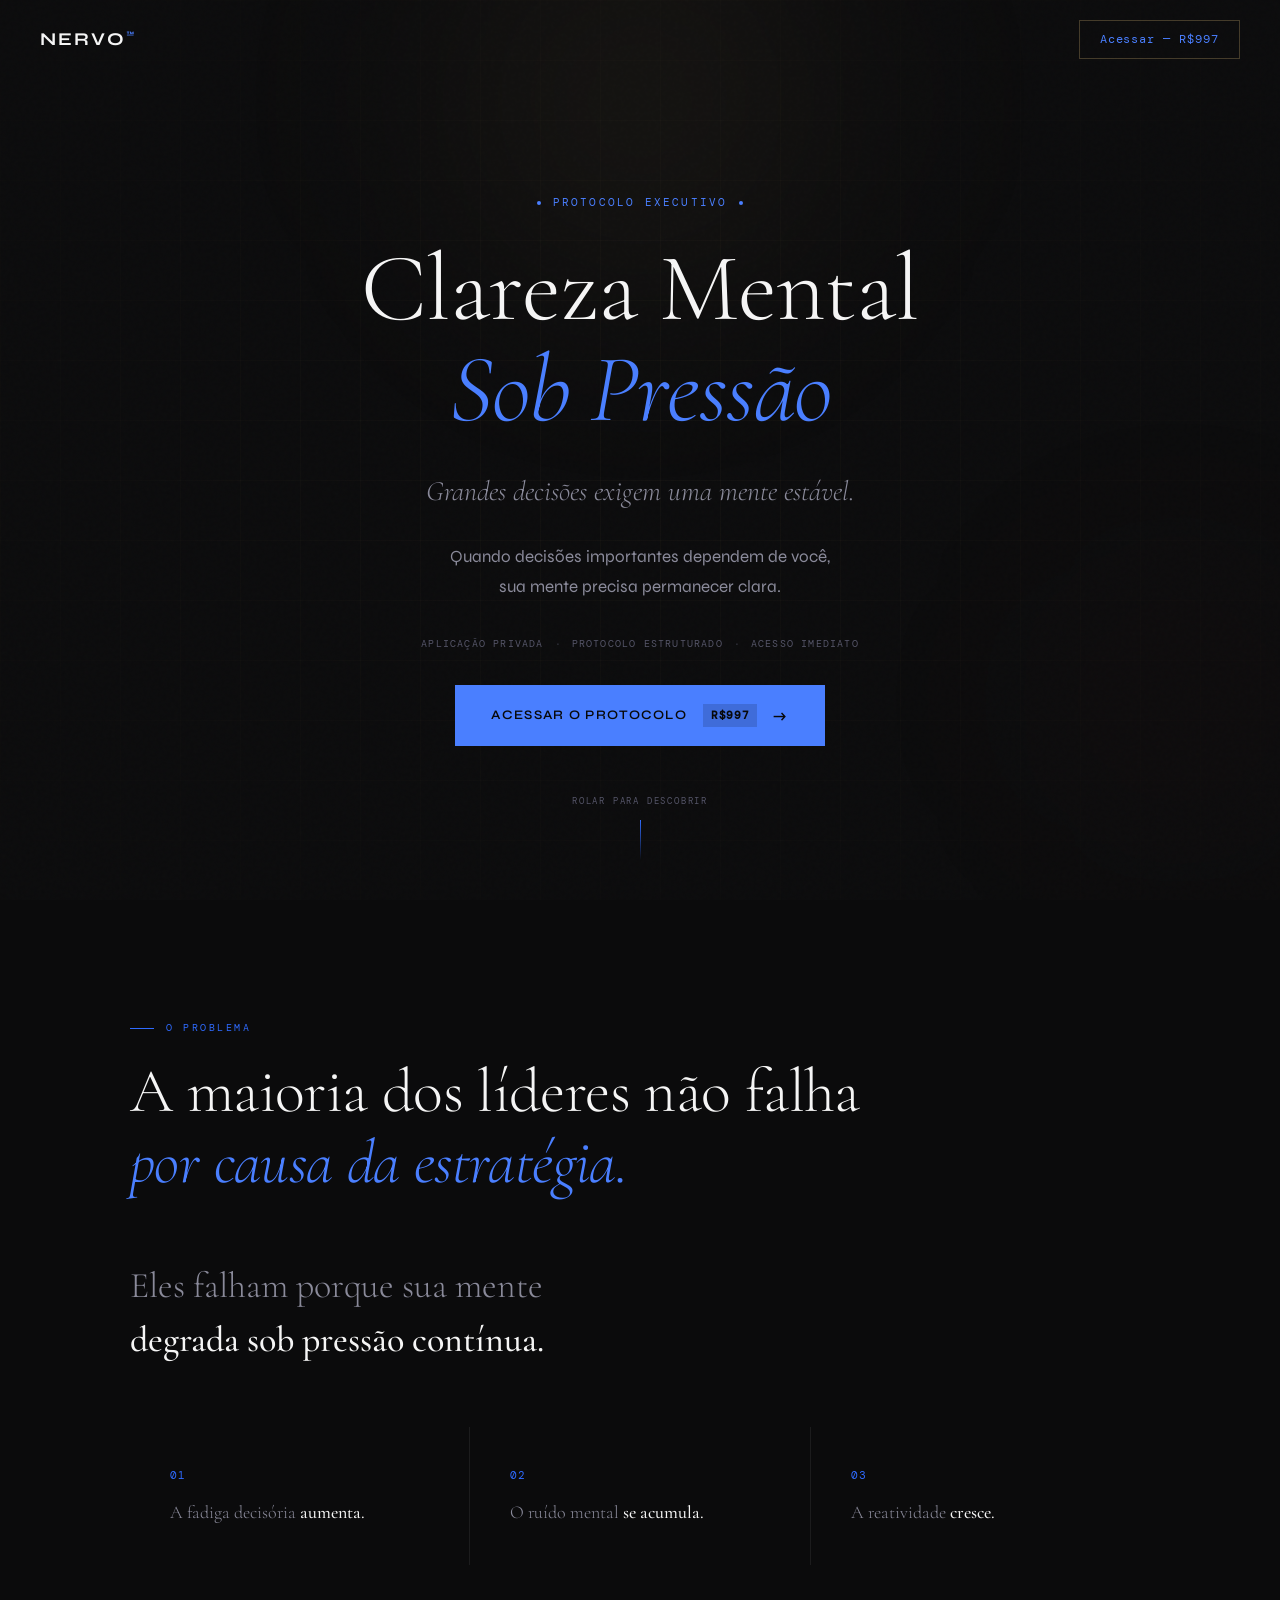
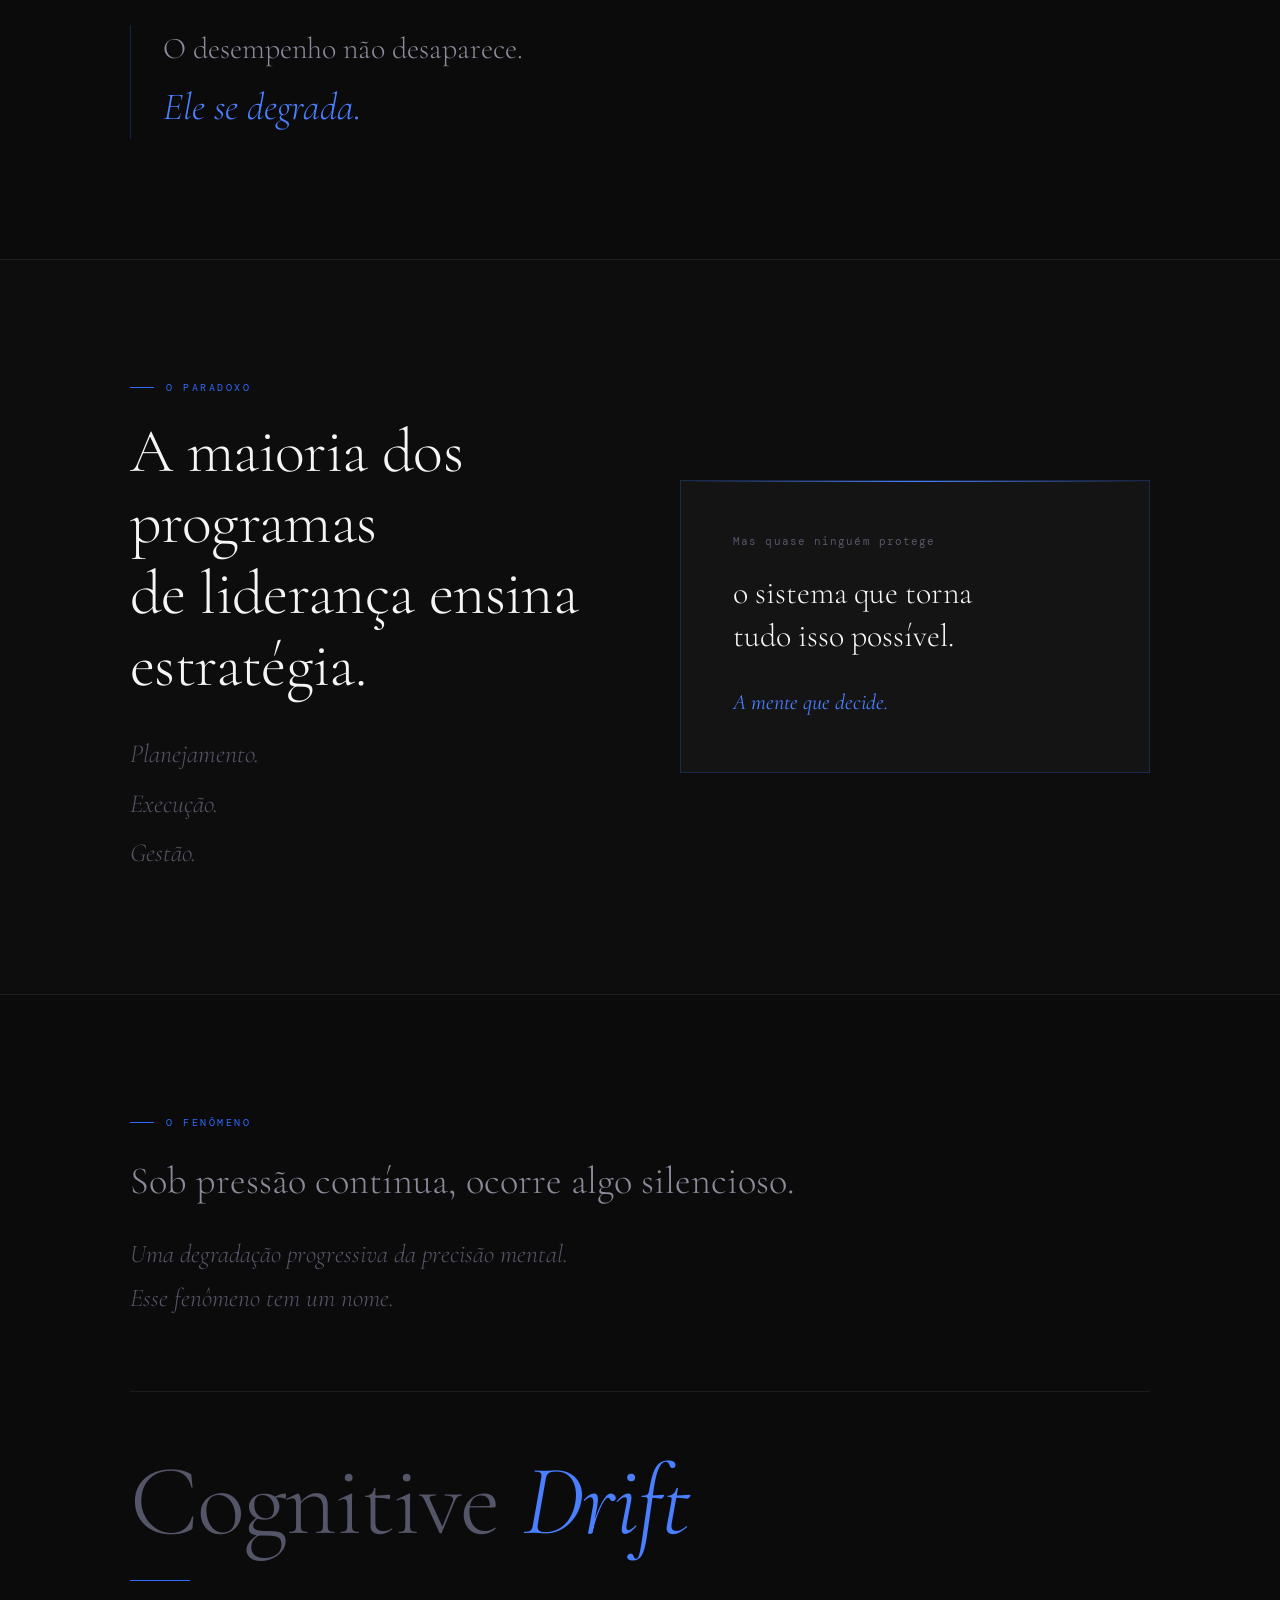
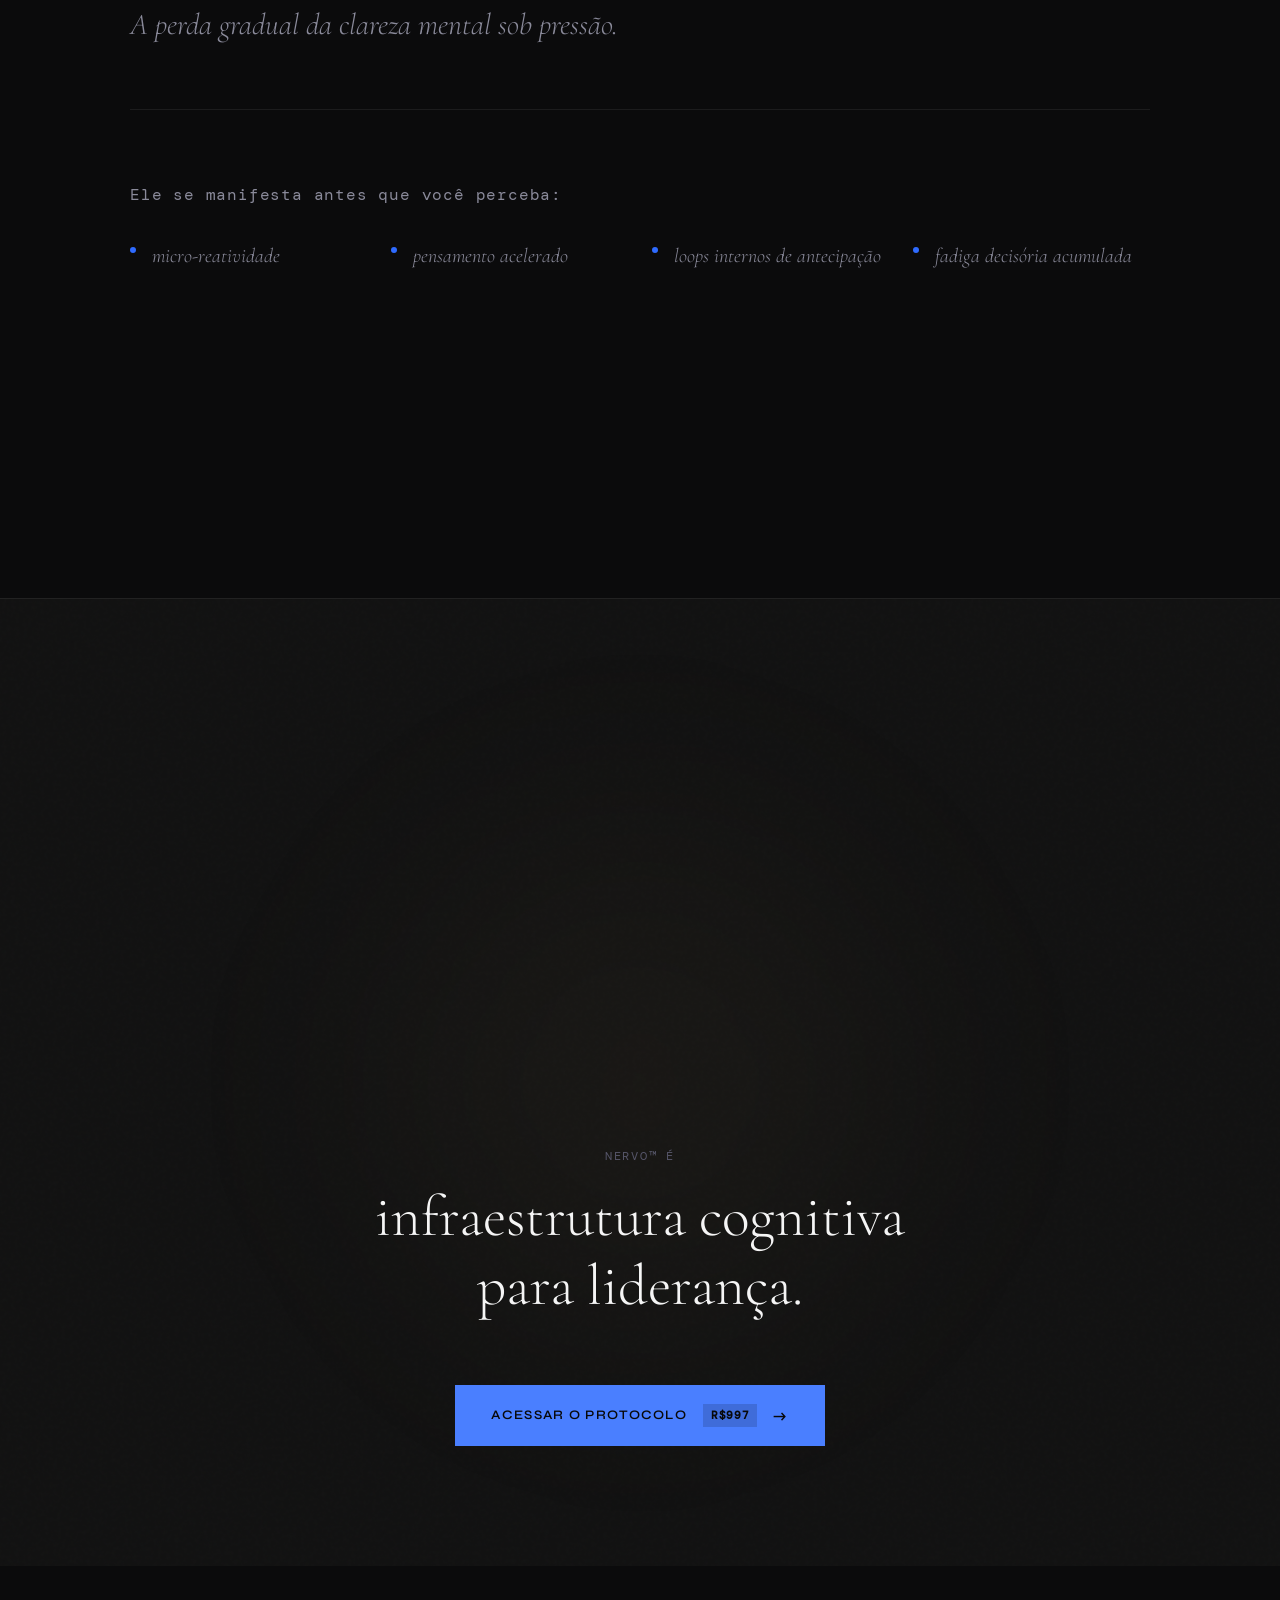
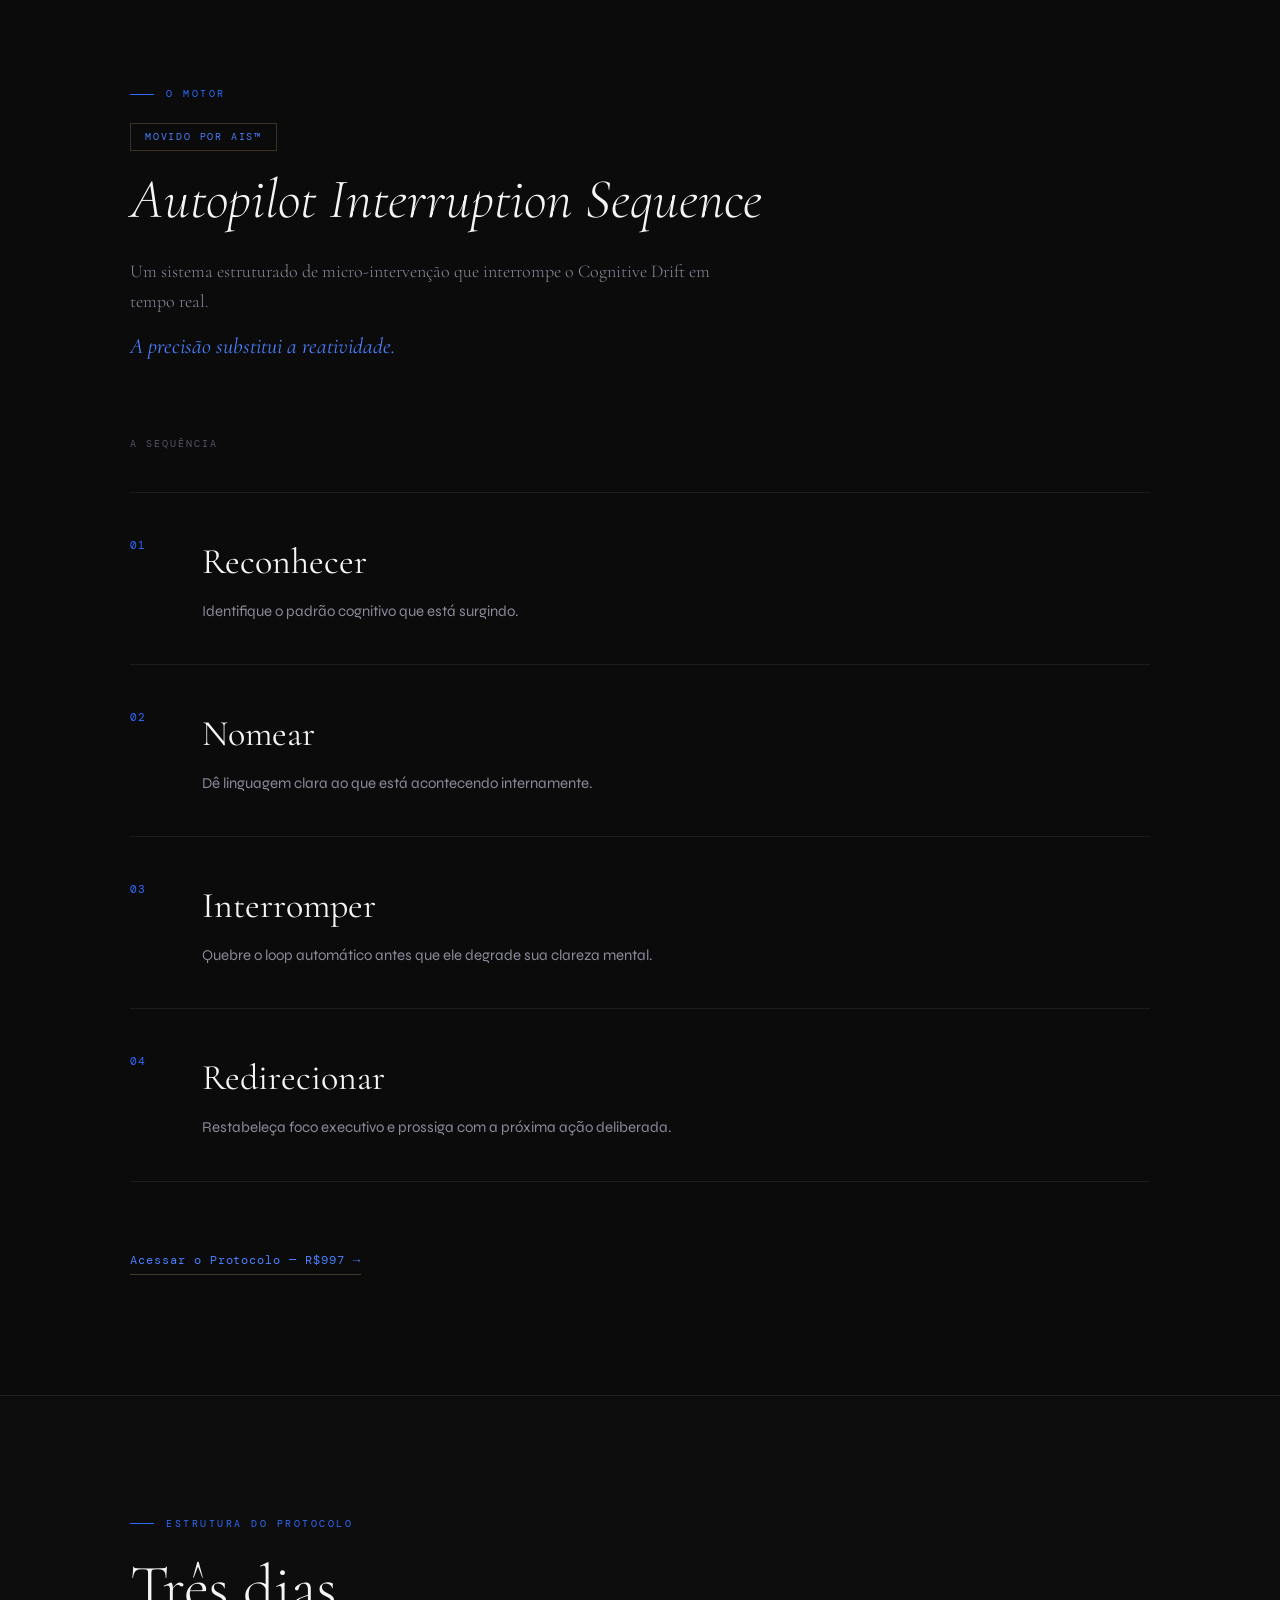
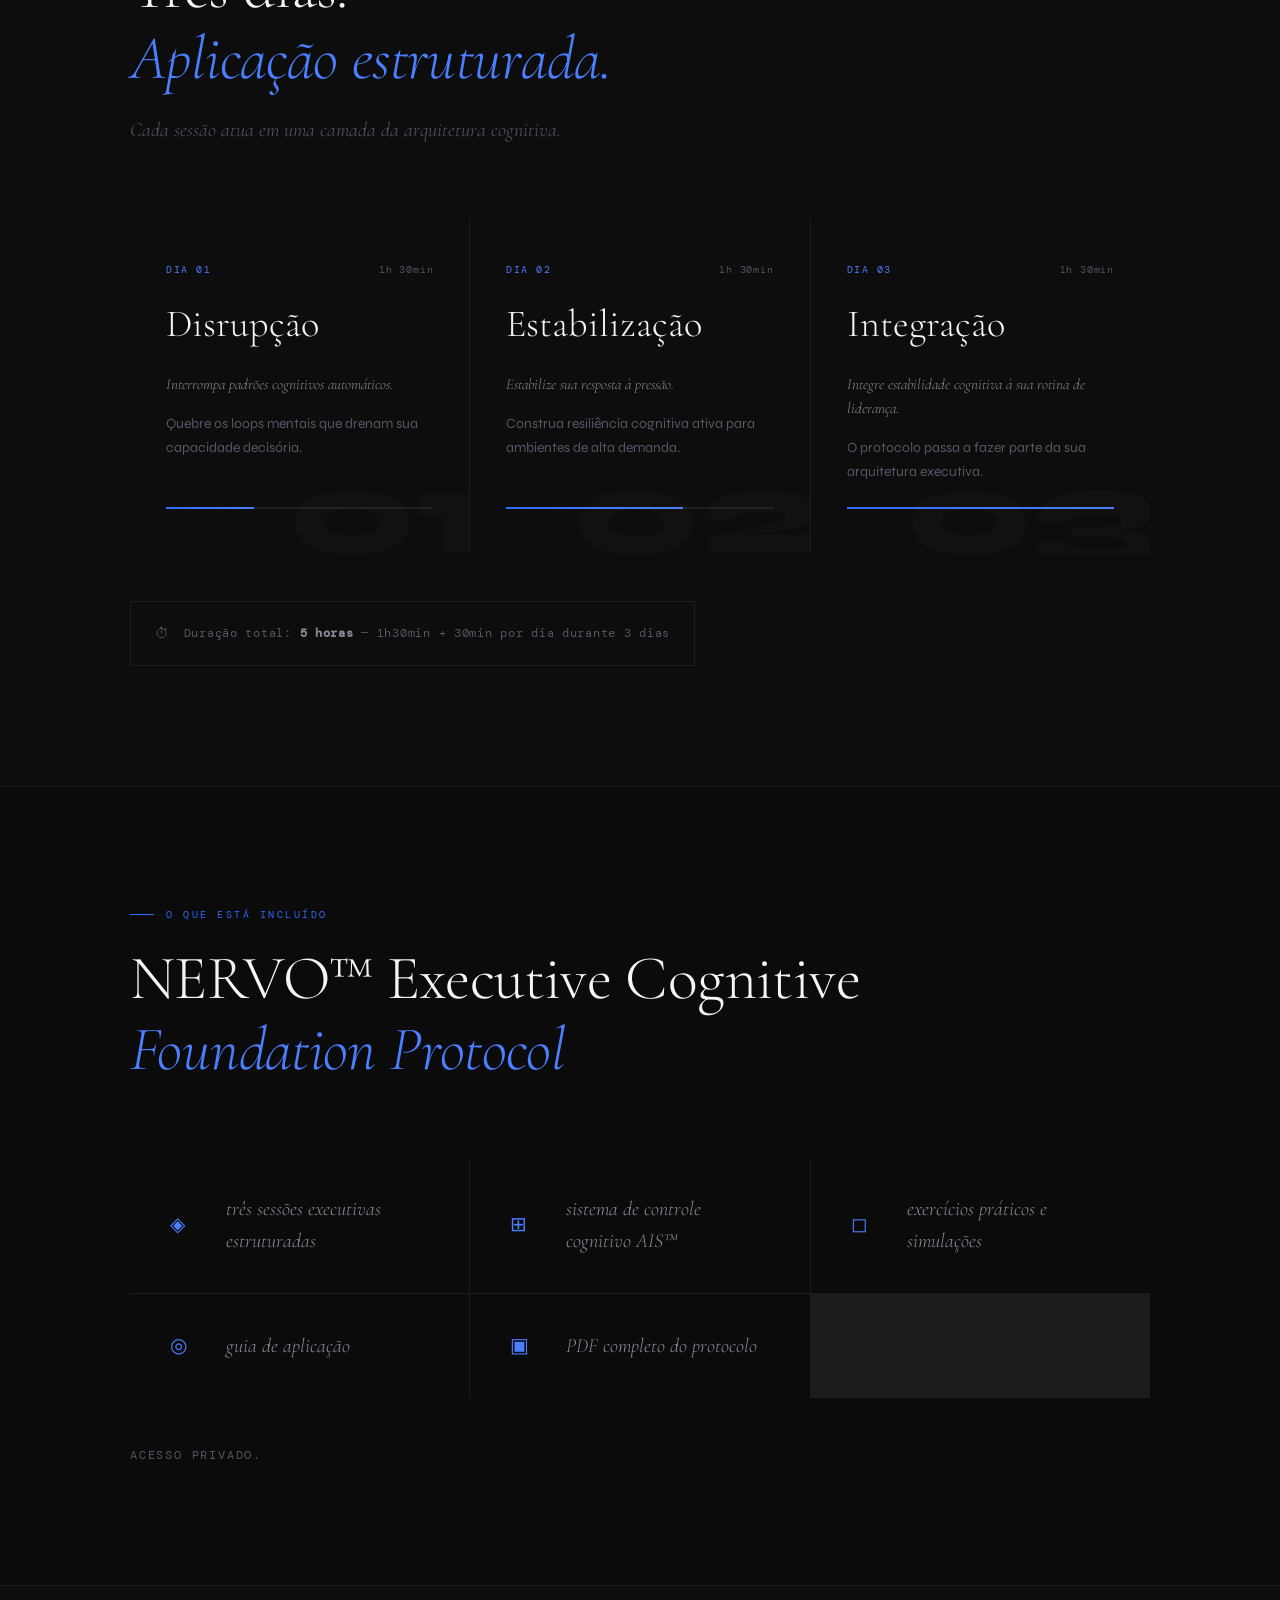
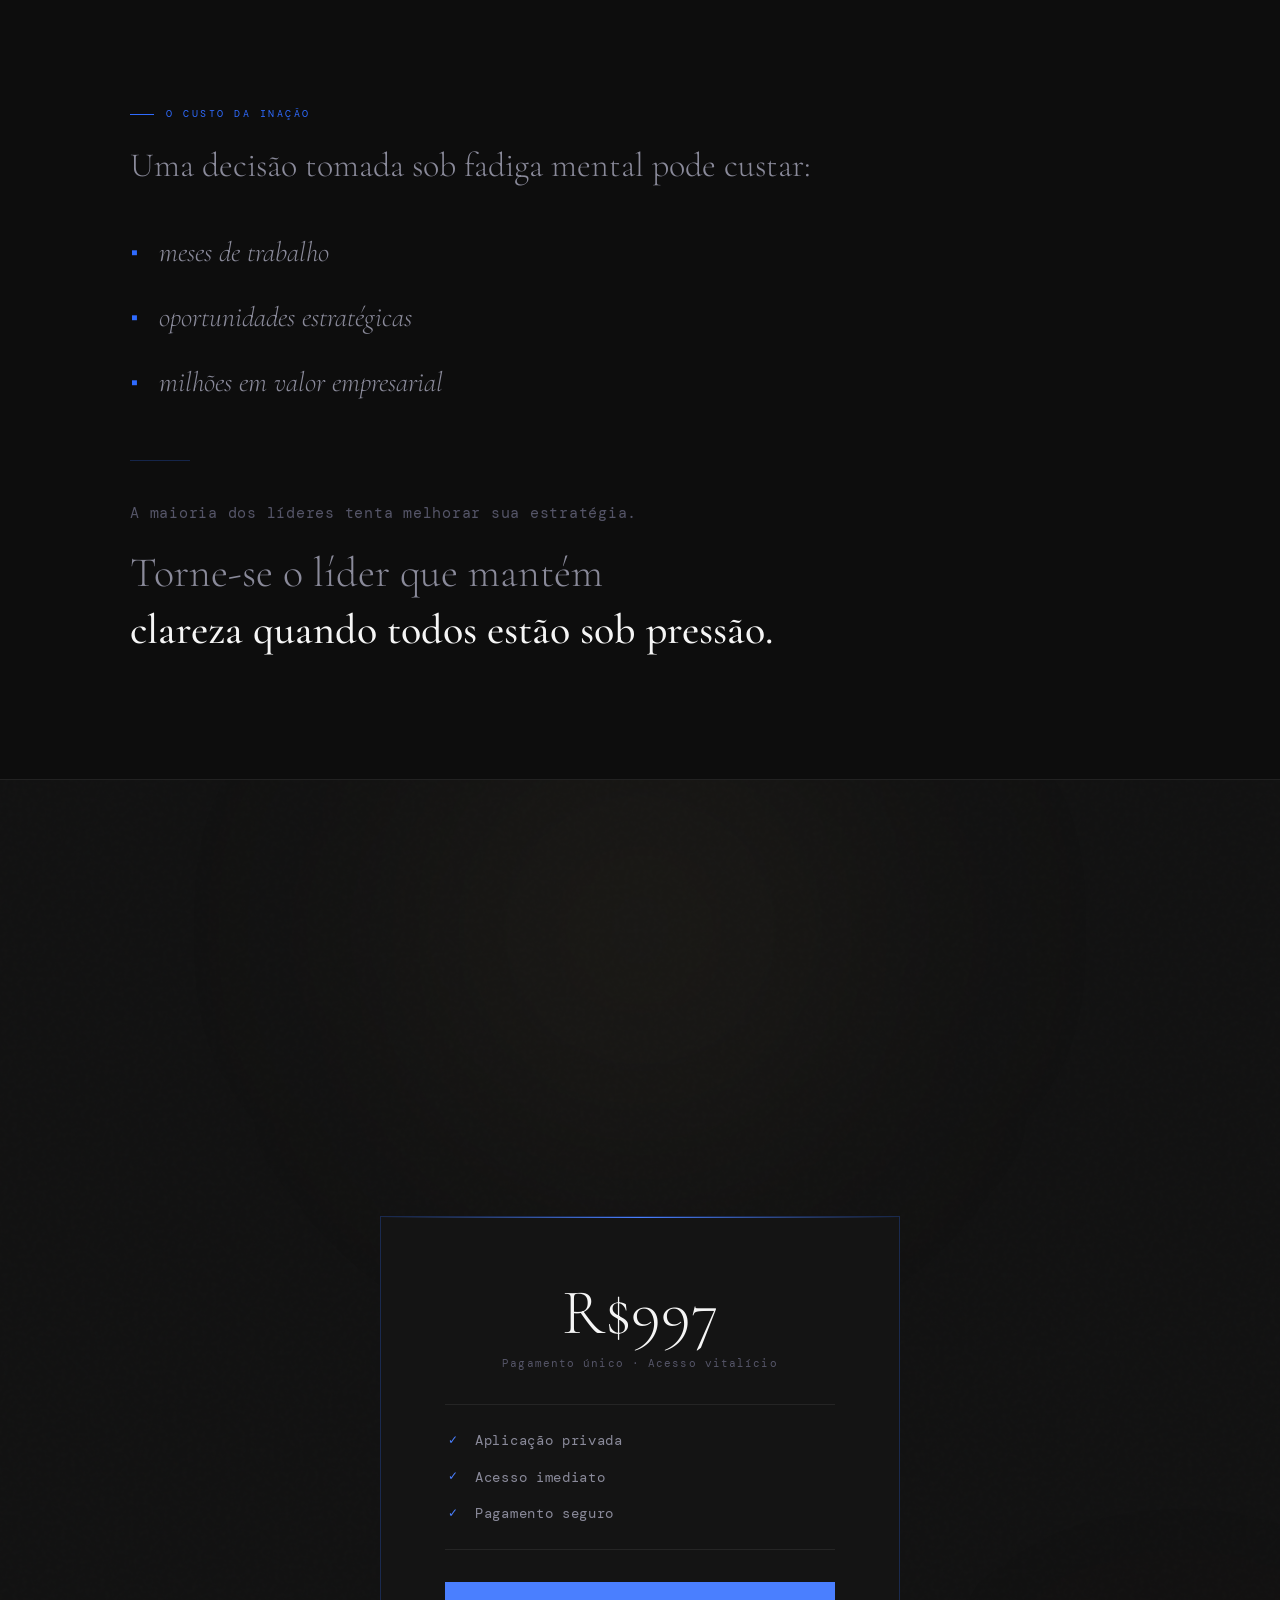
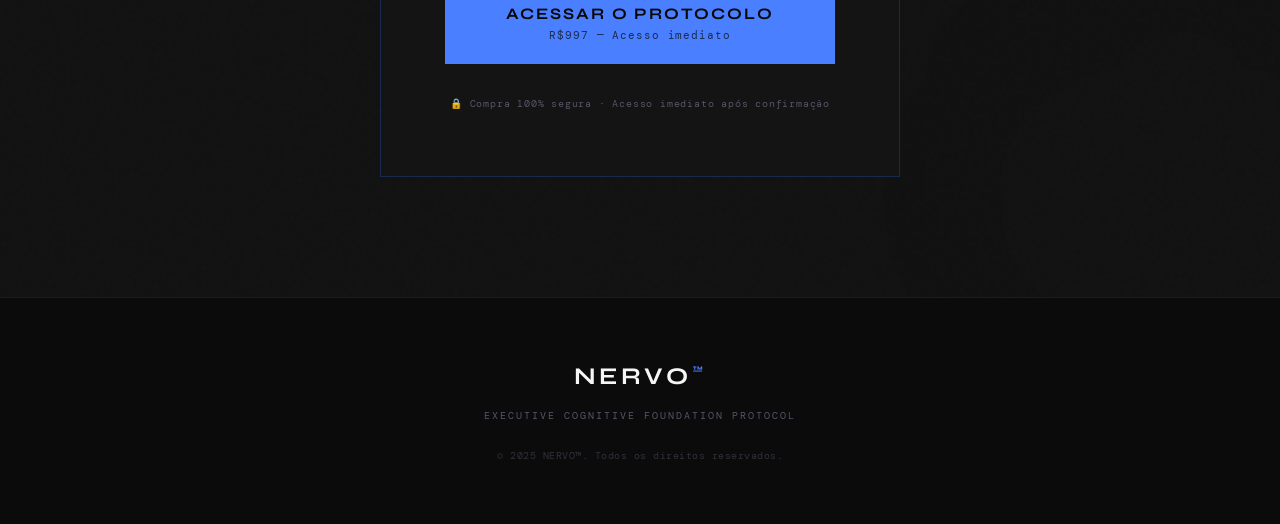
==== index.html @ 1ec20c4e "Add files via upload" ====
<!DOCTYPE html>
<html lang="pt-BR">
<head>
  <meta charset="UTF-8" />
  <meta name="viewport" content="width=device-width, initial-scale=1.0" />
  <title>NERVO™ — Executive Cognitive Foundation Protocol</title>
  <meta name="description" content="Protocolo preventivo para estabilizar a mente executiva sob pressão. Infraestrutura cognitiva para líderes." />
  <link rel="stylesheet" href="style.css" />
  <link rel="preconnect" href="https://fonts.googleapis.com" />
  <link rel="preconnect" href="https://fonts.gstatic.com" crossorigin />
  <link href="https://fonts.googleapis.com/css2?family=Cormorant+Garamond:ital,wght@0,300;0,400;0,500;0,600;1,300;1,400&family=DM+Mono:wght@300;400;500&family=Syne:wght@400;500;600;700;800&display=swap" rel="stylesheet" />
</head>
<body>

  <!-- CURSOR -->
  <div class="cursor" id="cursor"></div>
  <div class="cursor-trail" id="cursorTrail"></div>

  <!-- PROGRESS BAR -->
  <div class="scroll-progress" id="scrollProgress"></div>

  <!-- NAV -->
  <nav class="nav" id="nav">
    <div class="nav-inner">
      <div class="nav-logo">NERVO<span class="tm">™</span></div>
      <a href="#checkout" class="nav-cta">Acessar — R$997</a>
    </div>
  </nav>

  <!-- HERO -->
  <section class="hero" id="hero">
    <div class="hero-bg">
      <div class="hero-grid"></div>
      <div class="hero-orb hero-orb-1"></div>
      <div class="hero-orb hero-orb-2"></div>
      <div class="noise"></div>
    </div>
    <div class="hero-content">
      <div class="hero-eyebrow reveal">
        <span class="dot"></span>
        <span>Protocolo Executivo</span>
        <span class="dot"></span>
      </div>
      <h1 class="hero-title reveal">
        <span class="line">Clareza Mental</span>
        <em class="line">Sob Pressão</em>
      </h1>
      <p class="hero-sub reveal">Grandes decisões exigem uma mente estável.</p>
      <p class="hero-body reveal">
        Quando decisões importantes dependem de você,<br>
        sua mente precisa permanecer clara.
      </p>
      <div class="hero-tags reveal">
        <span class="tag">Aplicação privada</span>
        <span class="tag-div">·</span>
        <span class="tag">Protocolo estruturado</span>
        <span class="tag-div">·</span>
        <span class="tag">Acesso imediato</span>
      </div>
      <a href="#checkout" class="btn-primary reveal">
        <span>Acessar o Protocolo</span>
        <span class="btn-price">R$997</span>
        <span class="btn-arrow">→</span>
      </a>
    </div>
    <div class="hero-scroll">
      <span>Rolar para descobrir</span>
      <div class="scroll-line"></div>
    </div>
  </section>

  <!-- PROBLEM -->
  <section class="section problem" id="problem">
    <div class="container">
      <div class="problem-header reveal">
        <p class="section-label">O Problema</p>
        <h2 class="section-title">A maioria dos líderes não falha<br><em>por causa da estratégia.</em></h2>
      </div>
      <div class="problem-body reveal">
        <p class="problem-lead">
          Eles falham porque sua mente<br>
          <strong>degrada sob pressão contínua.</strong>
        </p>
      </div>
      <div class="problem-items">
        <div class="problem-item reveal">
          <div class="p-icon">01</div>
          <p>A fadiga decisória <strong>aumenta.</strong></p>
        </div>
        <div class="problem-item reveal">
          <div class="p-icon">02</div>
          <p>O ruído mental <strong>se acumula.</strong></p>
        </div>
        <div class="problem-item reveal">
          <div class="p-icon">03</div>
          <p>A reatividade <strong>cresce.</strong></p>
        </div>
      </div>
      <div class="problem-conclusion reveal">
        <p>O desempenho não desaparece.</p>
        <p class="emphasis">Ele se degrada.</p>
      </div>
    </div>
  </section>

  <!-- INSIGHT -->
  <section class="section insight" id="insight">
    <div class="container">
      <div class="insight-split">
        <div class="insight-left reveal">
          <p class="section-label">O Paradoxo</p>
          <h2 class="section-title">A maioria dos programas<br>de liderança ensina estratégia.</h2>
          <div class="insight-list">
            <span>Planejamento.</span>
            <span>Execução.</span>
            <span>Gestão.</span>
          </div>
        </div>
        <div class="insight-right reveal">
          <div class="insight-card">
            <p class="insight-card-label">Mas quase ninguém protege</p>
            <p class="insight-card-big">o sistema que torna<br>tudo isso possível.</p>
            <p class="insight-card-accent">A mente que decide.</p>
          </div>
        </div>
      </div>
    </div>
  </section>

  <!-- COGNITIVE DRIFT -->
  <section class="section drift" id="drift">
    <div class="container">
      <div class="drift-intro reveal">
        <p class="section-label">O Fenômeno</p>
        <p class="drift-intro-text">Sob pressão contínua, ocorre algo silencioso.</p>
        <p class="drift-sub">Uma degradação progressiva da precisão mental.</p>
        <p class="drift-sub">Esse fenômeno tem um nome.</p>
      </div>
      <div class="drift-name reveal">
        <div class="drift-term">
          <span class="drift-word">Cognitive</span>
          <span class="drift-word accent">Drift</span>
        </div>
        <div class="drift-line"></div>
        <p class="drift-def">A perda gradual da clareza mental sob pressão.</p>
      </div>
      <div class="drift-symptoms reveal">
        <p class="symptoms-lead">Ele se manifesta antes que você perceba:</p>
        <div class="symptoms-grid">
          <div class="symptom">
            <div class="symptom-dot"></div>
            <p>micro-reatividade</p>
          </div>
          <div class="symptom">
            <div class="symptom-dot"></div>
            <p>pensamento acelerado</p>
          </div>
          <div class="symptom">
            <div class="symptom-dot"></div>
            <p>loops internos de antecipação</p>
          </div>
          <div class="symptom">
            <div class="symptom-dot"></div>
            <p>fadiga decisória acumulada</p>
          </div>
        </div>
      </div>
      <div class="drift-cta reveal">
        <p>A maioria dos líderes tenta melhorar a estratégia.</p>
        <p class="emphasis">Muito poucos protegem a mente que a cria.</p>
        <a href="#checkout" class="btn-secondary">Acessar o Protocolo — R$997 →</a>
      </div>
    </div>
  </section>

  <!-- NERVO INTRO -->
  <section class="section nervo-intro" id="nervo">
    <div class="nervo-bg">
      <div class="nervo-orb"></div>
      <div class="noise"></div>
    </div>
    <div class="container">
      <div class="nervo-header reveal">
        <div class="nervo-logo-big">NERVO<span class="tm">™</span></div>
        <p class="nervo-tagline">Um protocolo preventivo projetado para estabilizar<br>a mente executiva sob pressão.</p>
      </div>
      <div class="nervo-not reveal">
        <p class="not-label">NERVO™ não é:</p>
        <div class="not-grid">
          <div class="not-item crossed">motivação</div>
          <div class="not-item crossed">terapia</div>
          <div class="not-item crossed">coaching</div>
        </div>
      </div>
      <div class="nervo-is reveal">
        <p class="is-text">NERVO™ é</p>
        <p class="is-big">infraestrutura cognitiva<br>para liderança.</p>
      </div>
      <div class="nervo-cta reveal">
        <a href="#checkout" class="btn-primary">
          <span>Acessar o Protocolo</span>
          <span class="btn-price">R$997</span>
          <span class="btn-arrow">→</span>
        </a>
      </div>
    </div>
  </section>

  <!-- AIS SYSTEM -->
  <section class="section ais" id="ais">
    <div class="container">
      <div class="ais-header reveal">
        <p class="section-label">O Motor</p>
        <div class="ais-brand">
          <span class="ais-tag">Movido por AIS™</span>
          <h2 class="ais-full">Autopilot Interruption Sequence</h2>
        </div>
        <p class="ais-desc">Um sistema estruturado de micro-intervenção que interrompe o Cognitive Drift em tempo real.</p>
        <p class="ais-result">A precisão substitui a reatividade.</p>
      </div>
      <div class="ais-sequence">
        <p class="seq-label reveal">A sequência</p>
        <div class="seq-steps">
          <div class="seq-step reveal" data-step="01">
            <div class="step-num">01</div>
            <div class="step-body">
              <h3 class="step-title">Reconhecer</h3>
              <p class="step-desc">Identifique o padrão cognitivo que está surgindo.</p>
            </div>
            <div class="step-connector"></div>
          </div>
          <div class="seq-step reveal" data-step="02">
            <div class="step-num">02</div>
            <div class="step-body">
              <h3 class="step-title">Nomear</h3>
              <p class="step-desc">Dê linguagem clara ao que está acontecendo internamente.</p>
            </div>
            <div class="step-connector"></div>
          </div>
          <div class="seq-step reveal" data-step="03">
            <div class="step-num">03</div>
            <div class="step-body">
              <h3 class="step-title">Interromper</h3>
              <p class="step-desc">Quebre o loop automático antes que ele degrade sua clareza mental.</p>
            </div>
            <div class="step-connector"></div>
          </div>
          <div class="seq-step reveal" data-step="04">
            <div class="step-num">04</div>
            <div class="step-body">
              <h3 class="step-title">Redirecionar</h3>
              <p class="step-desc">Restabeleça foco executivo e prossiga com a próxima ação deliberada.</p>
            </div>
          </div>
        </div>
      </div>
      <div class="ais-cta reveal">
        <a href="#checkout" class="btn-secondary">Acessar o Protocolo — R$997 →</a>
      </div>
    </div>
  </section>

  <!-- PROTOCOL STRUCTURE -->
  <section class="section protocol" id="protocol">
    <div class="container">
      <div class="protocol-header reveal">
        <p class="section-label">Estrutura do Protocolo</p>
        <h2 class="section-title">Três dias.<br><em>Aplicação estruturada.</em></h2>
        <p class="protocol-sub">Cada sessão atua em uma camada da arquitetura cognitiva.</p>
      </div>
      <div class="days-grid">
        <div class="day-card reveal" data-day="01">
          <div class="day-header">
            <span class="day-num">Dia 01</span>
            <span class="day-duration">1h 30min</span>
          </div>
          <h3 class="day-title">Disrupção</h3>
          <p class="day-desc">Interrompa padrões cognitivos automáticos.</p>
          <p class="day-body">Quebre os loops mentais que drenam sua capacidade decisória.</p>
          <div class="day-bar"><div class="day-fill" style="width:0%" data-width="33%"></div></div>
        </div>
        <div class="day-card reveal" data-day="02">
          <div class="day-header">
            <span class="day-num">Dia 02</span>
            <span class="day-duration">1h 30min</span>
          </div>
          <h3 class="day-title">Estabilização</h3>
          <p class="day-desc">Estabilize sua resposta à pressão.</p>
          <p class="day-body">Construa resiliência cognitiva ativa para ambientes de alta demanda.</p>
          <div class="day-bar"><div class="day-fill" style="width:0%" data-width="66%"></div></div>
        </div>
        <div class="day-card reveal" data-day="03">
          <div class="day-header">
            <span class="day-num">Dia 03</span>
            <span class="day-duration">1h 30min</span>
          </div>
          <h3 class="day-title">Integração</h3>
          <p class="day-desc">Integre estabilidade cognitiva à sua rotina de liderança.</p>
          <p class="day-body">O protocolo passa a fazer parte da sua arquitetura executiva.</p>
          <div class="day-bar"><div class="day-fill" style="width:0%" data-width="100%"></div></div>
        </div>
      </div>
      <div class="duration-note reveal">
        <span class="duration-icon">⏱</span>
        <span>Duração total: <strong>5 horas</strong> — 1h30min + 30min por dia durante 3 dias</span>
      </div>
    </div>
  </section>

  <!-- INCLUDES -->
  <section class="section includes" id="includes">
    <div class="container">
      <div class="includes-header reveal">
        <p class="section-label">O que está incluído</p>
        <h2 class="section-title">NERVO™ Executive Cognitive<br><em>Foundation Protocol</em></h2>
      </div>
      <div class="includes-grid">
        <div class="include-item reveal"><span class="inc-icon">◈</span><p>três sessões executivas estruturadas</p></div>
        <div class="include-item reveal"><span class="inc-icon">⊞</span><p>sistema de controle cognitivo AIS™</p></div>
        <div class="include-item reveal"><span class="inc-icon">◻</span><p>exercícios práticos e simulações</p></div>
        <div class="include-item reveal"><span class="inc-icon">◎</span><p>guia de aplicação</p></div>
        <div class="include-item reveal"><span class="inc-icon">▣</span><p>PDF completo do protocolo</p></div>
      </div>
      <div class="access-note reveal"><span>Acesso privado.</span></div>
    </div>
  </section>

  <!-- COST -->
  <section class="section cost" id="cost">
    <div class="container">
      <div class="cost-inner reveal">
        <p class="section-label">O Custo da Inação</p>
        <p class="cost-lead">Uma decisão tomada sob fadiga mental pode custar:</p>
        <div class="cost-items">
          <div class="cost-item"><span class="cost-bullet">•</span><p>meses de trabalho</p></div>
          <div class="cost-item"><span class="cost-bullet">•</span><p>oportunidades estratégicas</p></div>
          <div class="cost-item"><span class="cost-bullet">•</span><p>milhões em valor empresarial</p></div>
        </div>
        <div class="cost-divider"></div>
        <p class="cost-contrast">A maioria dos líderes tenta melhorar sua estratégia.</p>
        <p class="cost-call">Torne-se o líder que mantém<br><strong>clareza quando todos estão sob pressão.</strong></p>
      </div>
    </div>
  </section>

  <!-- CHECKOUT -->
  <section class="section checkout" id="checkout">
    <div class="checkout-bg">
      <div class="co-orb co-orb-1"></div>
      <div class="co-orb co-orb-2"></div>
      <div class="noise"></div>
    </div>
    <div class="container">
      <div class="checkout-inner">
        <div class="co-header reveal">
          <p class="co-kicker">A qualidade da liderança depende da estabilidade da mente que decide.</p>
          <div class="co-logo">NERVO<span class="tm">™</span></div>
          <p class="co-sub">Executive Cognitive Foundation Protocol</p>
        </div>
        <div class="co-card reveal">
          <div class="co-price-block">
            <span class="co-price">R$997</span>
            <span class="co-terms">Pagamento único · Acesso vitalício</span>
          </div>
          <div class="co-features">
            <div class="co-feat"><span class="feat-check">✓</span><span>Aplicação privada</span></div>
            <div class="co-feat"><span class="feat-check">✓</span><span>Acesso imediato</span></div>
            <div class="co-feat"><span class="feat-check">✓</span><span>Pagamento seguro</span></div>
          </div>
          <button class="btn-checkout" id="checkoutBtn">
            <span class="btn-checkout-text">Acessar o Protocolo</span>
            <span class="btn-checkout-sub">R$997 — Acesso imediato</span>
          </button>
          <p class="co-guarantee">🔒 Compra 100% segura · Acesso imediato após confirmação</p>
        </div>
      </div>
    </div>
  </section>

  <!-- FOOTER -->
  <footer class="footer">
    <div class="container">
      <div class="footer-inner">
        <div class="footer-brand">NERVO<span class="tm">™</span></div>
        <p class="footer-tagline">Executive Cognitive Foundation Protocol</p>
        <p class="footer-legal">© 2025 NERVO™. Todos os direitos reservados.</p>
      </div>
    </div>
  </footer>

  <!-- MODAL — clique em "Continuar para Pagamento" redireciona para pagamento.html -->
  <div class="modal-overlay" id="modalOverlay">
    <div class="modal">
      <button class="modal-close" id="modalClose">✕</button>
      <div class="modal-content">
        <div class="modal-logo">NERVO<span class="tm">™</span></div>
        <p class="modal-title">Acessar o Protocolo</p>
        <p class="modal-desc">Você será direcionado para a página de pagamento seguro.</p>
        <div class="modal-price">R$997</div>
        <p class="modal-terms">Pagamento único · Acesso vitalício</p>
        <a href="pagamento.html" class="btn-modal">Continuar para Pagamento →</a>
        <p class="modal-secure">🔒 Ambiente seguro — SSL certificado</p>
      </div>
    </div>
  </div>

  <script src="scritpt.js"></script>
</body>
</html>
---- style.css ----
/* ============================================
   NERVO™ — Executive Cognitive Foundation Protocol
   CSS — Refined Dark Luxury Aesthetic
   ============================================ */

/* === RESET & ROOT === */
*, *::before, *::after {
  box-sizing: border-box;
  margin: 0;
  padding: 0;
}

:root {
  --bg: #0B0B0C;
  --bg-2: #0d0d0d;
  --bg-3: #111111;
  --surface: #141414;
  --surface-2: #1a1a1a;
  --border: rgba(255,255,255,0.07);
  --border-strong: rgba(47,107,255,0.25);

  --text: #F5F5F5;
  --text-2: #8A8A9A;
  --text-3: #555568;

  --gold: #4a7fff;
  --gold-2: #2F6BFF;
  --gold-3: #2F6BFF;
  --gold-glow: rgba(200, 169, 110, 0.15);

  --red-accent: #8b3a3a;
  --white: #ffffff;

  --font-display: 'Cormorant Garamond', Georgia, serif;
  --font-sans: 'Syne', sans-serif;
  --font-mono: 'DM Mono', monospace;

  --radius: 2px;
  --radius-lg: 4px;

  --transition: 0.4s cubic-bezier(0.16, 1, 0.3, 1);
  --transition-fast: 0.2s ease;
}

html {
  scroll-behavior: smooth;
  -webkit-font-smoothing: antialiased;
}

body {
  background: var(--bg);
  color: var(--text);
  font-family: var(--font-sans);
  font-size: 16px;
  line-height: 1.6;
  overflow-x: hidden;
  cursor: auto;
}

/* === CUSTOM CURSOR — DESATIVADO === */
.cursor,
.cursor-trail {
  display: none !important;
}

/* === SCROLL PROGRESS === */
.scroll-progress {
  position: fixed;
  top: 0;
  left: 0;
  height: 1px;
  background: linear-gradient(90deg, var(--gold-3), var(--gold), var(--gold-2));
  z-index: 1000;
  transform-origin: left;
  transform: scaleX(0);
  transition: transform 0.1s linear;
}

/* === NAVIGATION === */
.nav {
  position: fixed;
  top: 0;
  left: 0;
  right: 0;
  z-index: 100;
  padding: 20px 40px;
  transition: var(--transition), padding var(--transition);
}

.nav.scrolled {
  background: rgba(8, 8, 8, 0.95);
  backdrop-filter: blur(20px);
  -webkit-backdrop-filter: blur(20px);
  padding: 14px 40px;
  border-bottom: 1px solid var(--border);
}

.nav-inner {
  max-width: 1200px;
  margin: 0 auto;
  display: flex;
  align-items: center;
  justify-content: space-between;
}

.nav-logo {
  font-family: var(--font-sans);
  font-size: 18px;
  font-weight: 700;
  letter-spacing: 0.12em;
  color: var(--text);
}

.tm {
  font-size: 0.55em;
  vertical-align: super;
  color: var(--gold);
  font-weight: 400;
}

.nav-cta {
  font-family: var(--font-mono);
  font-size: 12px;
  letter-spacing: 0.08em;
  color: var(--gold);
  border: 1px solid rgba(200,169,110,0.3);
  padding: 9px 20px;
  text-decoration: none;
  transition: all var(--transition-fast);
  background: transparent;
}

.nav-cta:hover {
  background: rgba(200,169,110,0.08);
  border-color: var(--gold);
  color: var(--gold-2);
}

.noise {
  position: absolute;
  inset: 0;
  background-image: url("data:image/svg+xml,%3Csvg viewBox='0 0 256 256' xmlns='http://www.w3.org/2000/svg'%3E%3Cfilter id='noise'%3E%3CfeTurbulence type='fractalNoise' baseFrequency='0.9' numOctaves='4' stitchTiles='stitch'/%3E%3C/filter%3E%3Crect width='100%25' height='100%25' filter='url(%23noise)' opacity='0.04'/%3E%3C/svg%3E");
  pointer-events: none;
  opacity: 0.4;
  z-index: 0;
}

.reveal {
  opacity: 0;
  transform: translateY(32px);
  transition: opacity 0.9s cubic-bezier(0.16, 1, 0.3, 1), transform 0.9s cubic-bezier(0.16, 1, 0.3, 1);
}

.reveal.visible {
  opacity: 1;
  transform: translateY(0);
}

/* === CONTAINER === */
.container {
  max-width: 1100px;
  margin: 0 auto;
  padding: 0 40px;
}

/* === SECTION BASE === */
.section {
  padding: 120px 0;
  position: relative;
}

/* === BUTTONS === */
.btn-primary {
  display: inline-flex;
  align-items: center;
  gap: 16px;
  background: var(--gold);
  color: #080808;
  padding: 18px 36px;
  text-decoration: none;
  font-family: var(--font-sans);
  font-size: 13px;
  font-weight: 600;
  letter-spacing: 0.1em;
  text-transform: uppercase;
  transition: all var(--transition-fast);
  border: none;
  cursor: pointer;
  position: relative;
  overflow: hidden;
}

.btn-primary::before {
  content: '';
  position: absolute;
  inset: 0;
  background: var(--gold-2);
  transform: scaleX(0);
  transform-origin: left;
  transition: transform 0.3s ease;
}

.btn-primary:hover::before {
  transform: scaleX(1);
}

.btn-primary > * {
  position: relative;
  z-index: 1;
}

.btn-price {
  font-family: var(--font-mono);
  font-size: 11px;
  background: rgba(0,0,0,0.15);
  padding: 3px 8px;
  letter-spacing: 0.06em;
}

.btn-arrow {
  font-size: 16px;
  transition: transform 0.2s ease;
}

.btn-primary:hover .btn-arrow {
  transform: translateX(4px);
}

.btn-secondary {
  display: inline-flex;
  align-items: center;
  gap: 8px;
  color: var(--gold);
  text-decoration: none;
  font-family: var(--font-mono);
  font-size: 12px;
  letter-spacing: 0.08em;
  border-bottom: 1px solid rgba(200,169,110,0.3);
  padding-bottom: 4px;
  transition: all var(--transition-fast);
}

.btn-secondary:hover {
  color: var(--gold-2);
  border-bottom-color: var(--gold);
}

/* === HERO === */
.hero {
  min-height: 100vh;
  display: flex;
  flex-direction: column;
  justify-content: center;
  align-items: center;
  text-align: center;
  padding: 120px 40px 80px;
  position: relative;
  overflow: hidden;
}

.hero-bg {
  position: absolute;
  inset: 0;
  z-index: 0;
}

.hero-grid {
  position: absolute;
  inset: 0;
  background-image:
    linear-gradient(rgba(200,169,110,0.04) 1px, transparent 1px),
    linear-gradient(90deg, rgba(200,169,110,0.04) 1px, transparent 1px);
  background-size: 60px 60px;
  mask-image: radial-gradient(ellipse 80% 80% at 50% 50%, black, transparent);
}

.hero-orb {
  position: absolute;
  border-radius: 50%;
  filter: blur(100px);
}

.hero-orb-1 {
  width: 600px;
  height: 600px;
  background: radial-gradient(circle, rgba(200,169,110,0.08) 0%, transparent 70%);
  top: -200px;
  left: 50%;
  transform: translateX(-50%);
  animation: orb-pulse 8s ease-in-out infinite;
}

.hero-orb-2 {
  width: 400px;
  height: 400px;
  background: radial-gradient(circle, rgba(139,58,58,0.06) 0%, transparent 70%);
  bottom: 0;
  right: -100px;
  animation: orb-pulse 10s ease-in-out infinite reverse;
}

@keyframes orb-pulse {
  0%, 100% { opacity: 0.6; transform: scale(1) translateX(-50%); }
  50% { opacity: 1; transform: scale(1.1) translateX(-50%); }
}

.hero-content {
  position: relative;
  z-index: 1;
  max-width: 800px;
  display: flex;
  flex-direction: column;
  align-items: center;
  gap: 28px;
}

.hero-eyebrow {
  display: flex;
  align-items: center;
  gap: 12px;
  font-family: var(--font-mono);
  font-size: 11px;
  letter-spacing: 0.2em;
  text-transform: uppercase;
  color: var(--gold);
}

.dot {
  width: 4px;
  height: 4px;
  background: var(--gold);
  border-radius: 50%;
}

.hero-title {
  font-family: var(--font-display);
  font-size: clamp(56px, 8vw, 96px);
  font-weight: 300;
  line-height: 1.05;
  letter-spacing: -0.01em;
}

.hero-title .line {
  display: block;
}

.hero-title em {
  font-style: italic;
  color: var(--gold);
  font-weight: 300;
}

.hero-sub {
  font-family: var(--font-display);
  font-size: clamp(20px, 2.5vw, 28px);
  font-weight: 300;
  font-style: italic;
  color: var(--text-2);
  max-width: 500px;
}

.hero-body {
  font-size: 17px;
  color: var(--text-2);
  line-height: 1.8;
  font-weight: 300;
}

.hero-tags {
  display: flex;
  align-items: center;
  gap: 12px;
  flex-wrap: wrap;
  justify-content: center;
}

.tag {
  font-family: var(--font-mono);
  font-size: 10px;
  letter-spacing: 0.12em;
  text-transform: uppercase;
  color: var(--text-3);
}

.tag-div {
  color: var(--text-3);
  opacity: 0.4;
}

.hero-scroll {
  position: absolute;
  bottom: 40px;
  left: 50%;
  transform: translateX(-50%);
  display: flex;
  flex-direction: column;
  align-items: center;
  gap: 12px;
  z-index: 1;
}

.hero-scroll span {
  font-family: var(--font-mono);
  font-size: 9px;
  letter-spacing: 0.2em;
  text-transform: uppercase;
  color: var(--text-3);
}

.scroll-line {
  width: 1px;
  height: 40px;
  background: linear-gradient(to bottom, var(--gold-3), transparent);
  animation: scroll-pulse 2s ease-in-out infinite;
}

@keyframes scroll-pulse {
  0%, 100% { opacity: 0.4; transform: scaleY(1); }
  50% { opacity: 1; transform: scaleY(1.3); }
}

/* === SECTION LABELS === */
.section-label {
  font-family: var(--font-mono);
  font-size: 10px;
  letter-spacing: 0.25em;
  text-transform: uppercase;
  color: var(--gold-3);
  margin-bottom: 20px;
  display: flex;
  align-items: center;
  gap: 12px;
}

.section-label::before {
  content: '';
  display: inline-block;
  width: 24px;
  height: 1px;
  background: var(--gold-3);
}

.section-title {
  font-family: var(--font-display);
  font-size: clamp(36px, 5vw, 62px);
  font-weight: 300;
  line-height: 1.15;
  letter-spacing: -0.01em;
}

.section-title em {
  font-style: italic;
  color: var(--gold);
}

/* === PROBLEM === */
.problem { background: var(--bg); }

.problem-header { margin-bottom: 60px; }

.problem-lead {
  font-family: var(--font-display);
  font-size: clamp(24px, 3vw, 36px);
  font-weight: 300;
  line-height: 1.5;
  color: var(--text-2);
  margin-bottom: 60px;
}

.problem-lead strong {
  color: var(--text);
  font-weight: 500;
}

.problem-items {
  display: grid;
  grid-template-columns: repeat(auto-fit, minmax(240px, 1fr));
  gap: 1px;
  background: var(--border);
  margin-bottom: 60px;
}

.problem-item {
  background: var(--bg);
  padding: 40px;
  display: flex;
  flex-direction: column;
  gap: 16px;
}

.p-icon {
  font-family: var(--font-mono);
  font-size: 11px;
  color: var(--gold-3);
  letter-spacing: 0.1em;
}

.problem-item p {
  font-size: 18px;
  font-family: var(--font-display);
  font-weight: 300;
  line-height: 1.4;
  color: var(--text-2);
}

.problem-item strong {
  color: var(--text);
  font-weight: 500;
}

.problem-conclusion {
  border-left: 1px solid var(--border-strong);
  padding-left: 32px;
}

.problem-conclusion p {
  font-family: var(--font-display);
  font-size: clamp(20px, 2.5vw, 30px);
  font-weight: 300;
  color: var(--text-2);
  line-height: 1.6;
}

.problem-conclusion .emphasis {
  font-style: italic;
  color: var(--gold);
  font-size: clamp(24px, 3vw, 40px);
  margin-top: 4px;
}

/* === INSIGHT === */
.insight {
  background: var(--bg-2);
  border-top: 1px solid var(--border);
  border-bottom: 1px solid var(--border);
}

.insight-split {
  display: grid;
  grid-template-columns: 1fr 1fr;
  gap: 80px;
  align-items: center;
}

.insight-list {
  display: flex;
  flex-direction: column;
  gap: 8px;
  margin-top: 32px;
}

.insight-list span {
  font-family: var(--font-display);
  font-size: 26px;
  font-weight: 300;
  color: var(--text-3);
  font-style: italic;
  transition: color var(--transition-fast);
}

.insight-list span:hover { color: var(--text-2); }

.insight-card {
  background: var(--surface);
  border: 1px solid var(--border-strong);
  padding: 52px;
  position: relative;
}

.insight-card::before {
  content: '';
  position: absolute;
  top: 0; left: 0; right: 0;
  height: 1px;
  background: linear-gradient(90deg, transparent, var(--gold), transparent);
}

.insight-card-label {
  font-family: var(--font-mono);
  font-size: 11px;
  color: var(--text-3);
  letter-spacing: 0.1em;
  margin-bottom: 20px;
}

.insight-card-big {
  font-family: var(--font-display);
  font-size: clamp(24px, 2.5vw, 34px);
  font-weight: 300;
  line-height: 1.35;
  color: var(--text);
  margin-bottom: 28px;
}

.insight-card-accent {
  font-family: var(--font-display);
  font-size: 22px;
  font-style: italic;
  color: var(--gold);
  font-weight: 400;
}

/* === DRIFT === */
.drift { background: var(--bg); }

.drift-intro { margin-bottom: 72px; }

.drift-intro-text {
  font-family: var(--font-display);
  font-size: clamp(26px, 3vw, 40px);
  font-weight: 300;
  color: var(--text-2);
  margin-bottom: 20px;
}

.drift-sub {
  font-family: var(--font-display);
  font-size: clamp(18px, 2vw, 26px);
  font-weight: 300;
  font-style: italic;
  color: var(--text-3);
  line-height: 1.7;
}

.drift-name {
  margin-bottom: 72px;
  padding: 60px 0;
  border-top: 1px solid var(--border);
  border-bottom: 1px solid var(--border);
}

.drift-term {
  display: flex;
  gap: 24px;
  align-items: baseline;
  margin-bottom: 28px;
  flex-wrap: wrap;
}

.drift-word {
  font-family: var(--font-display);
  font-size: clamp(52px, 8vw, 100px);
  font-weight: 300;
  letter-spacing: -0.02em;
  line-height: 1;
  color: var(--text-3);
}

.drift-word.accent {
  color: var(--gold);
  font-style: italic;
}

.drift-line {
  width: 60px;
  height: 1px;
  background: var(--gold-3);
  margin-bottom: 20px;
}

.drift-def {
  font-family: var(--font-display);
  font-size: clamp(20px, 2.5vw, 30px);
  font-weight: 300;
  font-style: italic;
  color: var(--text-2);
}

.symptoms-lead {
  font-size: 16px;
  color: var(--text-2);
  margin-bottom: 32px;
  font-family: var(--font-mono);
  letter-spacing: 0.05em;
}

.symptoms-grid {
  display: grid;
  grid-template-columns: repeat(auto-fit, minmax(200px, 1fr));
  gap: 24px;
  margin-bottom: 60px;
}

.symptom {
  display: flex;
  align-items: flex-start;
  gap: 16px;
}

.symptom-dot {
  width: 6px;
  height: 6px;
  background: var(--gold-3);
  border-radius: 50%;
  flex-shrink: 0;
  margin-top: 7px;
}

.symptom p {
  font-family: var(--font-display);
  font-size: 20px;
  font-weight: 300;
  font-style: italic;
  color: var(--text-2);
}

.drift-cta {
  border-left: 2px solid var(--gold-3);
  padding-left: 32px;
  display: flex;
  flex-direction: column;
  gap: 12px;
  align-items: flex-start;
}

.drift-cta p {
  font-family: var(--font-display);
  font-size: clamp(18px, 2vw, 24px);
  font-weight: 300;
  color: var(--text-2);
}

.drift-cta .emphasis {
  color: var(--text);
  font-style: italic;
  font-size: clamp(22px, 2.5vw, 30px);
  margin-bottom: 12px;
}

/* === NERVO INTRO === */
.nervo-intro {
  background: var(--bg-3);
  border-top: 1px solid var(--border);
  text-align: center;
  overflow: hidden;
}

.nervo-bg { position: absolute; inset: 0; }

.nervo-orb {
  position: absolute;
  width: 800px;
  height: 800px;
  border-radius: 50%;
  background: radial-gradient(circle, rgba(200,169,110,0.05) 0%, transparent 70%);
  top: 50%;
  left: 50%;
  transform: translate(-50%, -50%);
  filter: blur(80px);
  animation: orb-pulse-center 10s ease-in-out infinite;
}

@keyframes orb-pulse-center {
  0%, 100% { opacity: 0.5; transform: translate(-50%, -50%) scale(1); }
  50% { opacity: 1; transform: translate(-50%, -50%) scale(1.1); }
}

.nervo-intro .container {
  position: relative;
  z-index: 1;
  display: flex;
  flex-direction: column;
  align-items: center;
  gap: 64px;
}

.nervo-logo-big {
  font-family: var(--font-sans);
  font-size: clamp(52px, 8vw, 100px);
  font-weight: 800;
  letter-spacing: 0.15em;
  color: var(--text);
  line-height: 1;
}

.nervo-tagline {
  font-family: var(--font-display);
  font-size: clamp(18px, 2.5vw, 26px);
  font-weight: 300;
  font-style: italic;
  color: var(--text-2);
  line-height: 1.6;
  max-width: 600px;
  margin-top: 20px;
}

.nervo-not { width: 100%; }

.not-label {
  font-family: var(--font-mono);
  font-size: 11px;
  letter-spacing: 0.2em;
  text-transform: uppercase;
  color: var(--text-3);
  margin-bottom: 28px;
}

.not-grid {
  display: flex;
  gap: 32px;
  justify-content: center;
  flex-wrap: wrap;
}

.not-item {
  font-family: var(--font-display);
  font-size: clamp(20px, 2.5vw, 32px);
  font-weight: 300;
  color: var(--text-3);
  font-style: italic;
  position: relative;
}

.not-item.crossed::after {
  content: '';
  position: absolute;
  top: 50%;
  left: -8px;
  right: -8px;
  height: 1px;
  background: var(--red-accent);
  transform: scaleX(0);
  transition: transform 0.6s cubic-bezier(0.16, 1, 0.3, 1);
}

.not-item.crossed.visible::after { transform: scaleX(1); }

.nervo-is { text-align: center; }

.is-text {
  font-family: var(--font-mono);
  font-size: 12px;
  letter-spacing: 0.15em;
  color: var(--text-3);
  text-transform: uppercase;
  margin-bottom: 16px;
}

.is-big {
  font-family: var(--font-display);
  font-size: clamp(32px, 4.5vw, 60px);
  font-weight: 300;
  line-height: 1.2;
  color: var(--text);
}

/* === AIS === */
.ais { background: var(--bg); }

.ais-brand { margin-bottom: 24px; }

.ais-tag {
  display: inline-block;
  font-family: var(--font-mono);
  font-size: 10px;
  letter-spacing: 0.18em;
  text-transform: uppercase;
  color: var(--gold);
  border: 1px solid rgba(200,169,110,0.25);
  padding: 5px 14px;
  margin-bottom: 16px;
}

.ais-full {
  font-family: var(--font-display);
  font-size: clamp(32px, 4.5vw, 56px);
  font-weight: 300;
  font-style: italic;
  color: var(--text);
  line-height: 1.15;
}

.ais-desc {
  font-size: 18px;
  font-family: var(--font-display);
  font-weight: 300;
  color: var(--text-2);
  max-width: 600px;
  line-height: 1.7;
  margin-bottom: 12px;
}

.ais-result {
  font-family: var(--font-display);
  font-size: 22px;
  font-style: italic;
  color: var(--gold);
  margin-bottom: 72px;
}

.seq-label {
  font-family: var(--font-mono);
  font-size: 10px;
  letter-spacing: 0.2em;
  text-transform: uppercase;
  color: var(--text-3);
  margin-bottom: 40px;
}

.seq-steps {
  display: flex;
  flex-direction: column;
  gap: 0;
  position: relative;
}

.seq-step {
  display: flex;
  align-items: flex-start;
  gap: 36px;
  padding: 40px 0;
  border-top: 1px solid var(--border);
  position: relative;
  cursor: default;
  transition: background var(--transition-fast);
}

.seq-step:hover {
  background: var(--surface);
  padding-left: 24px;
  padding-right: 24px;
  margin: 0 -24px;
}

.seq-step:last-child { border-bottom: 1px solid var(--border); }

.step-num {
  font-family: var(--font-mono);
  font-size: 11px;
  color: var(--gold-3);
  letter-spacing: 0.12em;
  min-width: 36px;
  padding-top: 4px;
  flex-shrink: 0;
}

.step-body { flex: 1; }

.step-title {
  font-family: var(--font-display);
  font-size: clamp(24px, 3vw, 36px);
  font-weight: 400;
  color: var(--text);
  margin-bottom: 8px;
  transition: color var(--transition-fast);
}

.seq-step:hover .step-title { color: var(--gold); }

.step-desc {
  font-size: 15px;
  color: var(--text-2);
  font-family: var(--font-sans);
  font-weight: 300;
  line-height: 1.7;
  max-width: 500px;
}

.step-connector {
  position: absolute;
  left: 17px;
  bottom: -1px;
  width: 1px;
  height: 1px;
  background: var(--gold-3);
  opacity: 0;
}

.ais-cta { margin-top: 64px; }

/* === PROTOCOL === */
.protocol {
  background: var(--bg-2);
  border-top: 1px solid var(--border);
}

.protocol-header { margin-bottom: 72px; }

.protocol-sub {
  font-family: var(--font-display);
  font-size: 20px;
  font-weight: 300;
  font-style: italic;
  color: var(--text-3);
  margin-top: 20px;
}

.days-grid {
  display: grid;
  grid-template-columns: repeat(3, 1fr);
  gap: 1px;
  background: var(--border);
  margin-bottom: 48px;
}

.day-card {
  background: var(--bg-2);
  padding: 44px 36px;
  display: flex;
  flex-direction: column;
  gap: 16px;
  transition: background var(--transition-fast);
  position: relative;
  overflow: hidden;
}

.day-card::before {
  content: attr(data-day);
  position: absolute;
  bottom: -20px;
  right: -10px;
  font-family: var(--font-sans);
  font-size: 120px;
  font-weight: 800;
  color: rgba(200,169,110,0.03);
  line-height: 1;
  pointer-events: none;
}

.day-card:hover { background: var(--surface); }

.day-header {
  display: flex;
  justify-content: space-between;
  align-items: center;
}

.day-num {
  font-family: var(--font-mono);
  font-size: 10px;
  letter-spacing: 0.15em;
  text-transform: uppercase;
  color: var(--gold);
}

.day-duration {
  font-family: var(--font-mono);
  font-size: 10px;
  color: var(--text-3);
  letter-spacing: 0.08em;
}

.day-title {
  font-family: var(--font-display);
  font-size: clamp(28px, 3vw, 40px);
  font-weight: 300;
  color: var(--text);
}

.day-desc {
  font-size: 15px;
  color: var(--text-2);
  font-family: var(--font-display);
  font-style: italic;
  font-weight: 300;
}

.day-body {
  font-size: 14px;
  color: var(--text-3);
  line-height: 1.7;
  font-weight: 300;
  flex: 1;
}

.day-bar {
  height: 2px;
  background: var(--border);
  overflow: hidden;
  margin-top: 8px;
}

.day-fill {
  height: 100%;
  background: linear-gradient(90deg, var(--gold-3), var(--gold));
  transition: width 1.5s cubic-bezier(0.16, 1, 0.3, 1);
}

.duration-note {
  display: flex;
  align-items: center;
  gap: 14px;
  font-family: var(--font-mono);
  font-size: 12px;
  color: var(--text-3);
  letter-spacing: 0.06em;
  padding: 20px 24px;
  border: 1px solid var(--border);
  width: fit-content;
}

.duration-icon { font-size: 14px; }
.duration-note strong { color: var(--text-2); }

/* === INCLUDES === */
.includes {
  background: var(--bg);
  border-top: 1px solid var(--border);
}

.includes-header { margin-bottom: 72px; }

.includes-grid {
  display: grid;
  grid-template-columns: repeat(auto-fit, minmax(280px, 1fr));
  gap: 1px;
  background: var(--border);
  margin-bottom: 48px;
}

.include-item {
  background: var(--bg);
  padding: 36px 40px;
  display: flex;
  align-items: center;
  gap: 24px;
  transition: background var(--transition-fast);
}

.include-item:hover { background: var(--surface); }

.inc-icon {
  font-size: 20px;
  color: var(--gold);
  flex-shrink: 0;
  width: 32px;
}

.include-item p {
  font-family: var(--font-display);
  font-size: 20px;
  font-weight: 300;
  color: var(--text-2);
  font-style: italic;
}

.access-note {
  font-family: var(--font-mono);
  font-size: 12px;
  color: var(--text-3);
  letter-spacing: 0.15em;
  text-transform: uppercase;
}

/* === COST === */
.cost {
  background: var(--bg-2);
  border-top: 1px solid var(--border);
}

.cost-inner { max-width: 720px; }

.cost-lead {
  font-family: var(--font-display);
  font-size: clamp(22px, 3vw, 34px);
  font-weight: 300;
  color: var(--text-2);
  margin-bottom: 40px;
  line-height: 1.4;
}

.cost-items {
  display: flex;
  flex-direction: column;
  gap: 20px;
  margin-bottom: 56px;
}

.cost-item {
  display: flex;
  align-items: center;
  gap: 20px;
}

.cost-bullet {
  color: var(--gold-3);
  font-size: 20px;
}

.cost-item p {
  font-family: var(--font-display);
  font-size: clamp(20px, 2.5vw, 28px);
  font-weight: 300;
  color: var(--text-2);
  font-style: italic;
}

.cost-divider {
  width: 60px;
  height: 1px;
  background: var(--border-strong);
  margin-bottom: 40px;
}

.cost-contrast {
  font-size: 15px;
  color: var(--text-3);
  font-family: var(--font-mono);
  letter-spacing: 0.05em;
  margin-bottom: 20px;
}

.cost-call {
  font-family: var(--font-display);
  font-size: clamp(26px, 3.5vw, 42px);
  font-weight: 300;
  line-height: 1.35;
  color: var(--text-2);
}

.cost-call strong {
  color: var(--text);
  font-weight: 500;
}

/* === CHECKOUT === */
.checkout {
  background: var(--bg-3);
  border-top: 1px solid var(--border);
  text-align: center;
  overflow: hidden;
}

.checkout-bg { position: absolute; inset: 0; }

.co-orb {
  position: absolute;
  border-radius: 50%;
  filter: blur(120px);
}

.co-orb-1 {
  width: 700px;
  height: 700px;
  background: radial-gradient(circle, rgba(200,169,110,0.07) 0%, transparent 70%);
  top: -200px;
  left: 50%;
  transform: translateX(-50%);
}

.co-orb-2 {
  width: 400px;
  height: 400px;
  background: radial-gradient(circle, rgba(139,58,58,0.05) 0%, transparent 70%);
  bottom: -100px;
  right: -100px;
}

.checkout-inner {
  position: relative;
  z-index: 1;
  display: flex;
  flex-direction: column;
  align-items: center;
  gap: 64px;
}

.co-kicker {
  font-family: var(--font-display);
  font-size: clamp(18px, 2vw, 24px);
  font-weight: 300;
  font-style: italic;
  color: var(--text-3);
  max-width: 600px;
  line-height: 1.6;
  margin-bottom: 20px;
}

.co-logo {
  font-family: var(--font-sans);
  font-size: clamp(52px, 8vw, 100px);
  font-weight: 800;
  letter-spacing: 0.15em;
  color: var(--text);
}

.co-sub {
  font-family: var(--font-mono);
  font-size: 11px;
  letter-spacing: 0.2em;
  text-transform: uppercase;
  color: var(--text-3);
  margin-top: 16px;
}

.co-card {
  background: var(--surface);
  border: 1px solid var(--border-strong);
  padding: 64px;
  max-width: 520px;
  width: 100%;
  display: flex;
  flex-direction: column;
  align-items: center;
  gap: 32px;
  position: relative;
}

.co-card::before {
  content: '';
  position: absolute;
  top: 0; left: 0; right: 0;
  height: 1px;
  background: linear-gradient(90deg, transparent, var(--gold), transparent);
}

.co-price-block {
  display: flex;
  flex-direction: column;
  align-items: center;
  gap: 10px;
}

.co-price {
  font-family: var(--font-display);
  font-size: 64px;
  font-weight: 300;
  color: var(--text);
  line-height: 1;
}

.co-terms {
  font-family: var(--font-mono);
  font-size: 11px;
  color: var(--text-3);
  letter-spacing: 0.1em;
}

.co-features {
  display: flex;
  flex-direction: column;
  gap: 14px;
  width: 100%;
  border-top: 1px solid var(--border);
  border-bottom: 1px solid var(--border);
  padding: 24px 0;
}

.co-feat {
  display: flex;
  align-items: center;
  gap: 14px;
  font-size: 14px;
  color: var(--text-2);
  font-family: var(--font-mono);
  letter-spacing: 0.05em;
}

.feat-check {
  color: var(--gold);
  font-size: 12px;
  width: 16px;
}

.btn-checkout {
  width: 100%;
  background: var(--gold);
  color: #080808;
  border: none;
  padding: 22px 32px;
  cursor: pointer;
  font-family: var(--font-sans);
  font-weight: 700;
  display: flex;
  flex-direction: column;
  align-items: center;
  gap: 5px;
  transition: all var(--transition-fast);
  position: relative;
  overflow: hidden;
}

.btn-checkout::before {
  content: '';
  position: absolute;
  inset: 0;
  background: var(--gold-2);
  transform: translateY(100%);
  transition: transform 0.3s ease;
}

.btn-checkout:hover::before { transform: translateY(0); }

.btn-checkout > * {
  position: relative;
  z-index: 1;
}

.btn-checkout-text {
  font-size: 16px;
  letter-spacing: 0.12em;
  text-transform: uppercase;
}

.btn-checkout-sub {
  font-size: 11px;
  font-family: var(--font-mono);
  font-weight: 400;
  opacity: 0.7;
  letter-spacing: 0.08em;
}

.co-guarantee {
  font-family: var(--font-mono);
  font-size: 10px;
  color: var(--text-3);
  letter-spacing: 0.08em;
  text-align: center;
}

/* === FOOTER === */
.footer {
  background: var(--bg);
  border-top: 1px solid var(--border);
  padding: 60px 0;
  text-align: center;
}

.footer-brand {
  font-family: var(--font-sans);
  font-size: 24px;
  font-weight: 700;
  letter-spacing: 0.15em;
  color: var(--text);
  margin-bottom: 12px;
}

.footer-tagline {
  font-family: var(--font-mono);
  font-size: 10px;
  letter-spacing: 0.2em;
  text-transform: uppercase;
  color: var(--text-3);
  margin-bottom: 24px;
}

.footer-legal {
  font-family: var(--font-mono);
  font-size: 10px;
  color: var(--text-3);
  opacity: 0.5;
  letter-spacing: 0.05em;
}

/* === MODAL === */
.modal-overlay {
  position: fixed;
  inset: 0;
  background: rgba(8,8,8,0.92);
  backdrop-filter: blur(20px);
  -webkit-backdrop-filter: blur(20px);
  z-index: 999;
  display: flex;
  align-items: center;
  justify-content: center;
  padding: 24px;
  opacity: 0;
  pointer-events: none;
  transition: opacity 0.3s ease;
}

.modal-overlay.open {
  opacity: 1;
  pointer-events: all;
}

.modal {
  background: var(--surface);
  border: 1px solid var(--border-strong);
  padding: 60px;
  max-width: 480px;
  width: 100%;
  text-align: center;
  position: relative;
  transform: translateY(24px) scale(0.98);
  transition: transform 0.4s cubic-bezier(0.16, 1, 0.3, 1);
}

.modal-overlay.open .modal { transform: translateY(0) scale(1); }

.modal::before {
  content: '';
  position: absolute;
  top: 0; left: 0; right: 0;
  height: 1px;
  background: linear-gradient(90deg, transparent, var(--gold), transparent);
}

.modal-close {
  position: absolute;
  top: 20px;
  right: 20px;
  background: none;
  border: 1px solid var(--border);
  color: var(--text-3);
  width: 32px;
  height: 32px;
  display: flex;
  align-items: center;
  justify-content: center;
  cursor: pointer;
  font-size: 11px;
  transition: all var(--transition-fast);
}

.modal-close:hover {
  border-color: var(--gold);
  color: var(--gold);
}

.modal-logo {
  font-family: var(--font-sans);
  font-size: 36px;
  font-weight: 800;
  letter-spacing: 0.15em;
  color: var(--text);
  margin-bottom: 24px;
}

.modal-title {
  font-family: var(--font-display);
  font-size: 26px;
  font-weight: 300;
  color: var(--text);
  margin-bottom: 12px;
}

.modal-desc {
  font-size: 14px;
  color: var(--text-3);
  font-family: var(--font-mono);
  letter-spacing: 0.05em;
  margin-bottom: 32px;
  line-height: 1.7;
}

.modal-price {
  font-family: var(--font-display);
  font-size: 52px;
  font-weight: 300;
  color: var(--gold);
  line-height: 1;
  margin-bottom: 8px;
}

.modal-terms {
  font-family: var(--font-mono);
  font-size: 10px;
  color: var(--text-3);
  letter-spacing: 0.12em;
  margin-bottom: 36px;
}

.btn-modal {
  display: block;
  background: var(--gold);
  color: #080808;
  padding: 18px 32px;
  text-decoration: none;
  font-family: var(--font-sans);
  font-size: 14px;
  font-weight: 700;
  letter-spacing: 0.1em;
  text-transform: uppercase;
  transition: background var(--transition-fast);
  margin-bottom: 16px;
}

.btn-modal:hover { background: var(--gold-2); }

.modal-secure {
  font-family: var(--font-mono);
  font-size: 10px;
  color: var(--text-3);
  letter-spacing: 0.08em;
}

/* === EMPHASIS === */
.emphasis {
  font-family: var(--font-display) !important;
  font-style: italic !important;
  color: var(--gold) !important;
}

/* === RESPONSIVE === */
@media (max-width: 900px) {
  .nav { padding: 16px 24px; }
  .nav.scrolled { padding: 12px 24px; }
  .container { padding: 0 24px; }
  .section { padding: 80px 0; }
  .insight-split { grid-template-columns: 1fr; gap: 48px; }
  .days-grid { grid-template-columns: 1fr; }
  .hero { padding: 100px 24px 80px; }
  .hero-content { gap: 22px; }
}

@media (max-width: 640px) {
  .nav-cta { font-size: 10px; padding: 7px 14px; }
  .co-card { padding: 40px 28px; }
  .modal { padding: 40px 28px; }
  .insight-card { padding: 36px 28px; }
  .problem-item { padding: 28px 24px; }
  .drift-term { gap: 16px; }
  .not-grid { gap: 20px; }
  .symptoms-grid { grid-template-columns: 1fr 1fr; }
  .includes-grid { grid-template-columns: 1fr; }
  .include-item { padding: 24px 28px; }
  .seq-step:hover { padding-left: 0; padding-right: 0; margin: 0; }
}
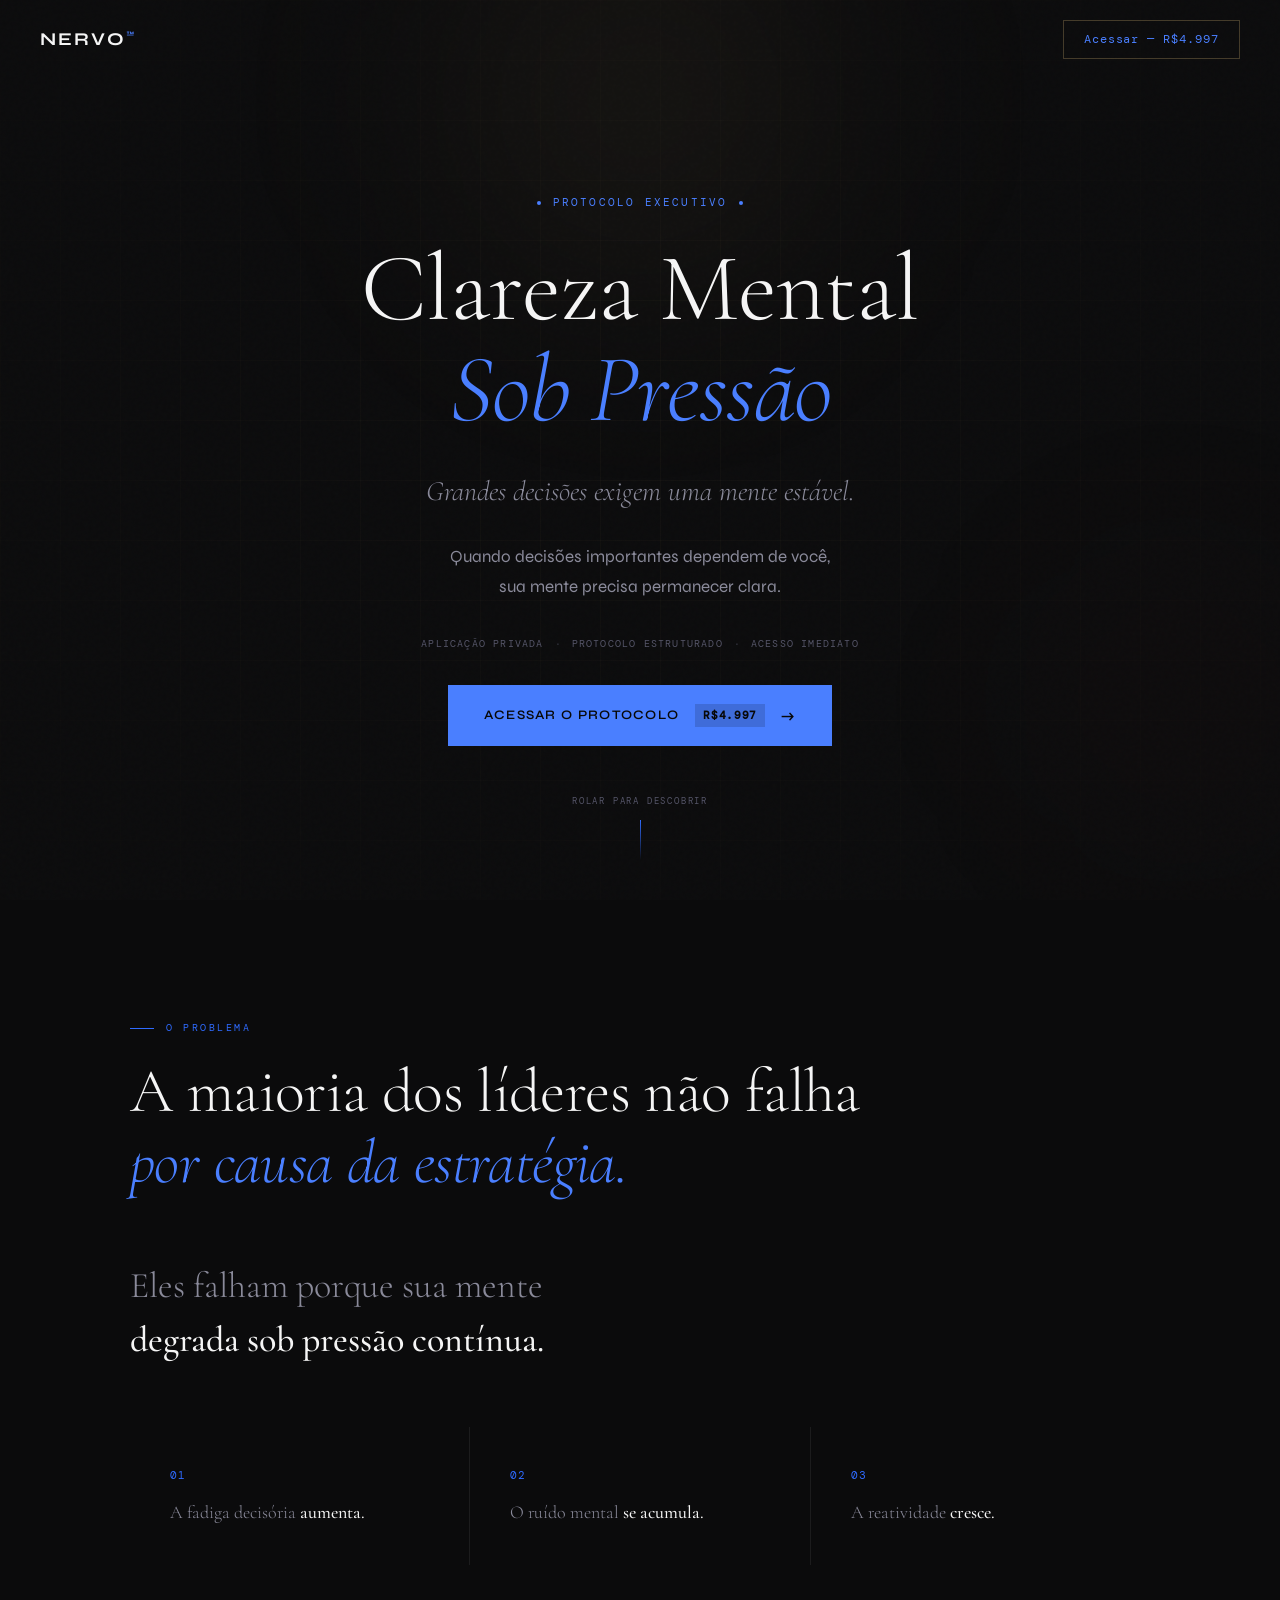
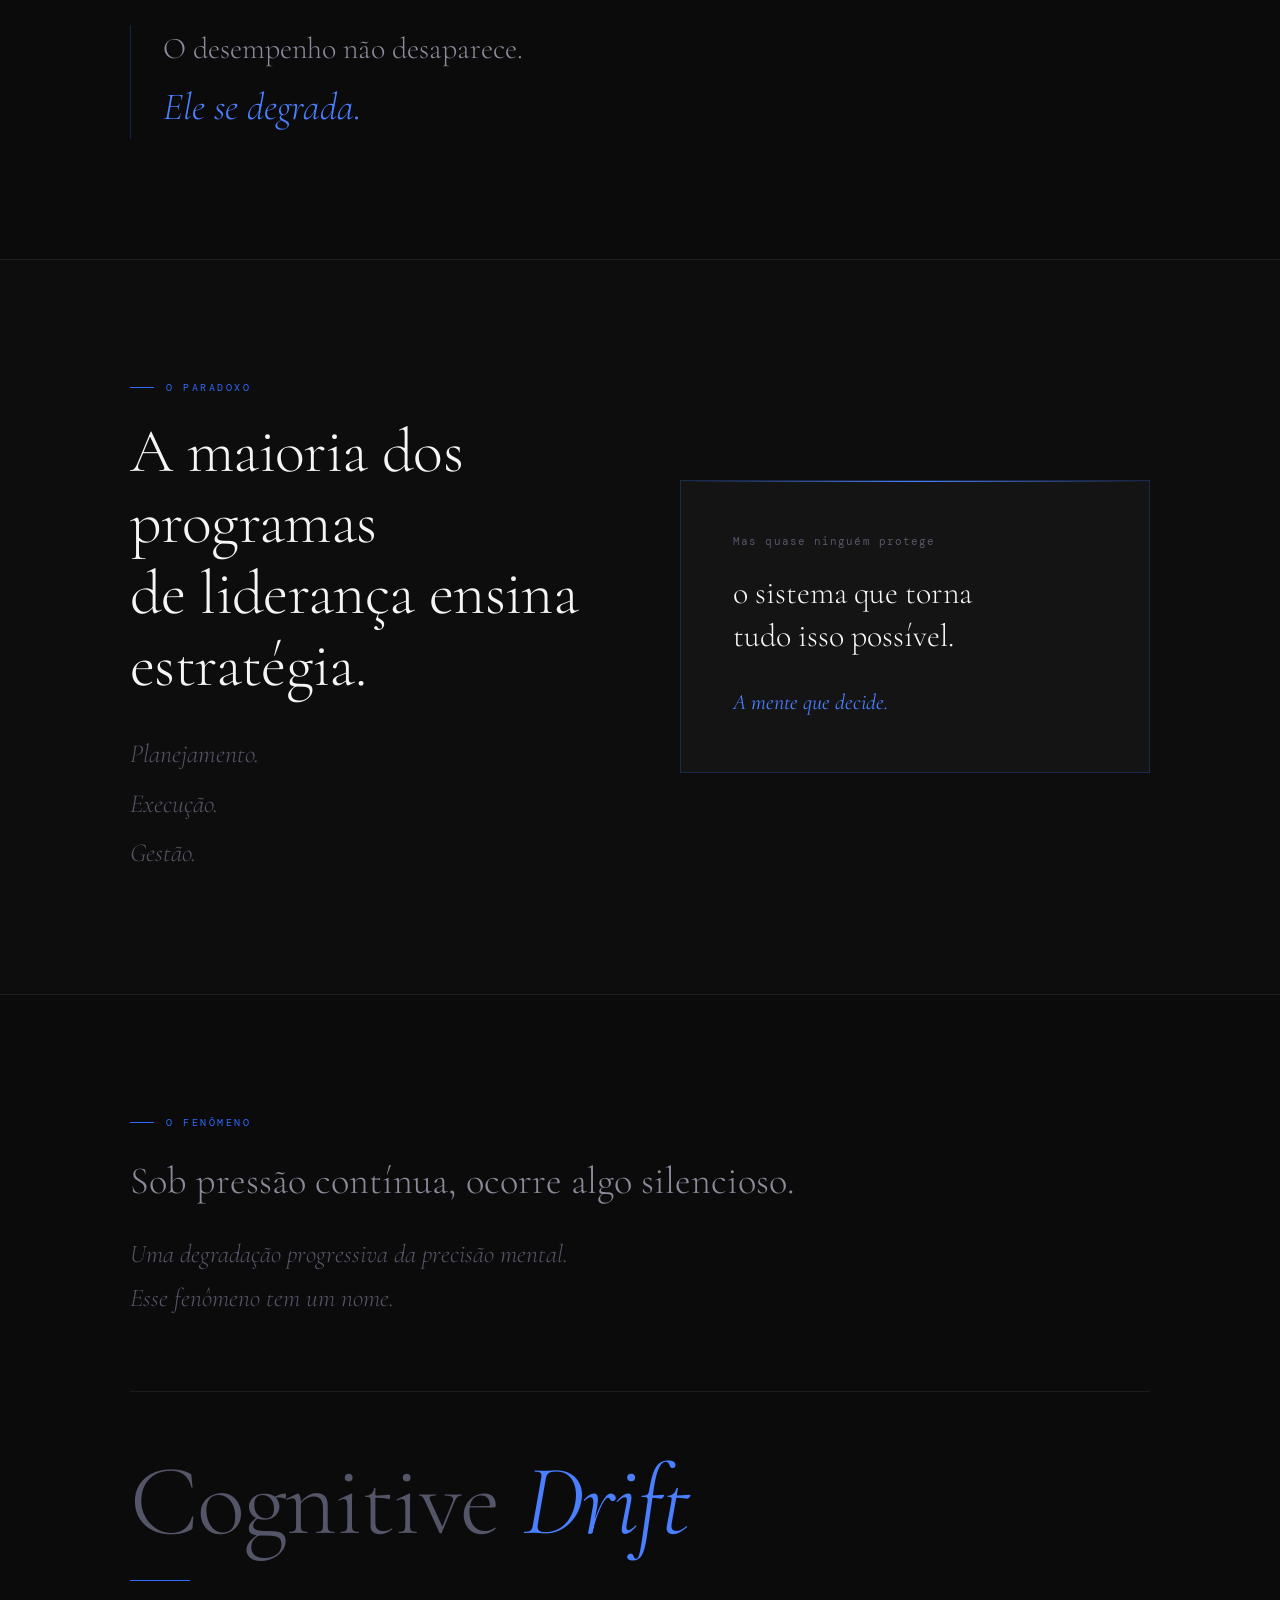
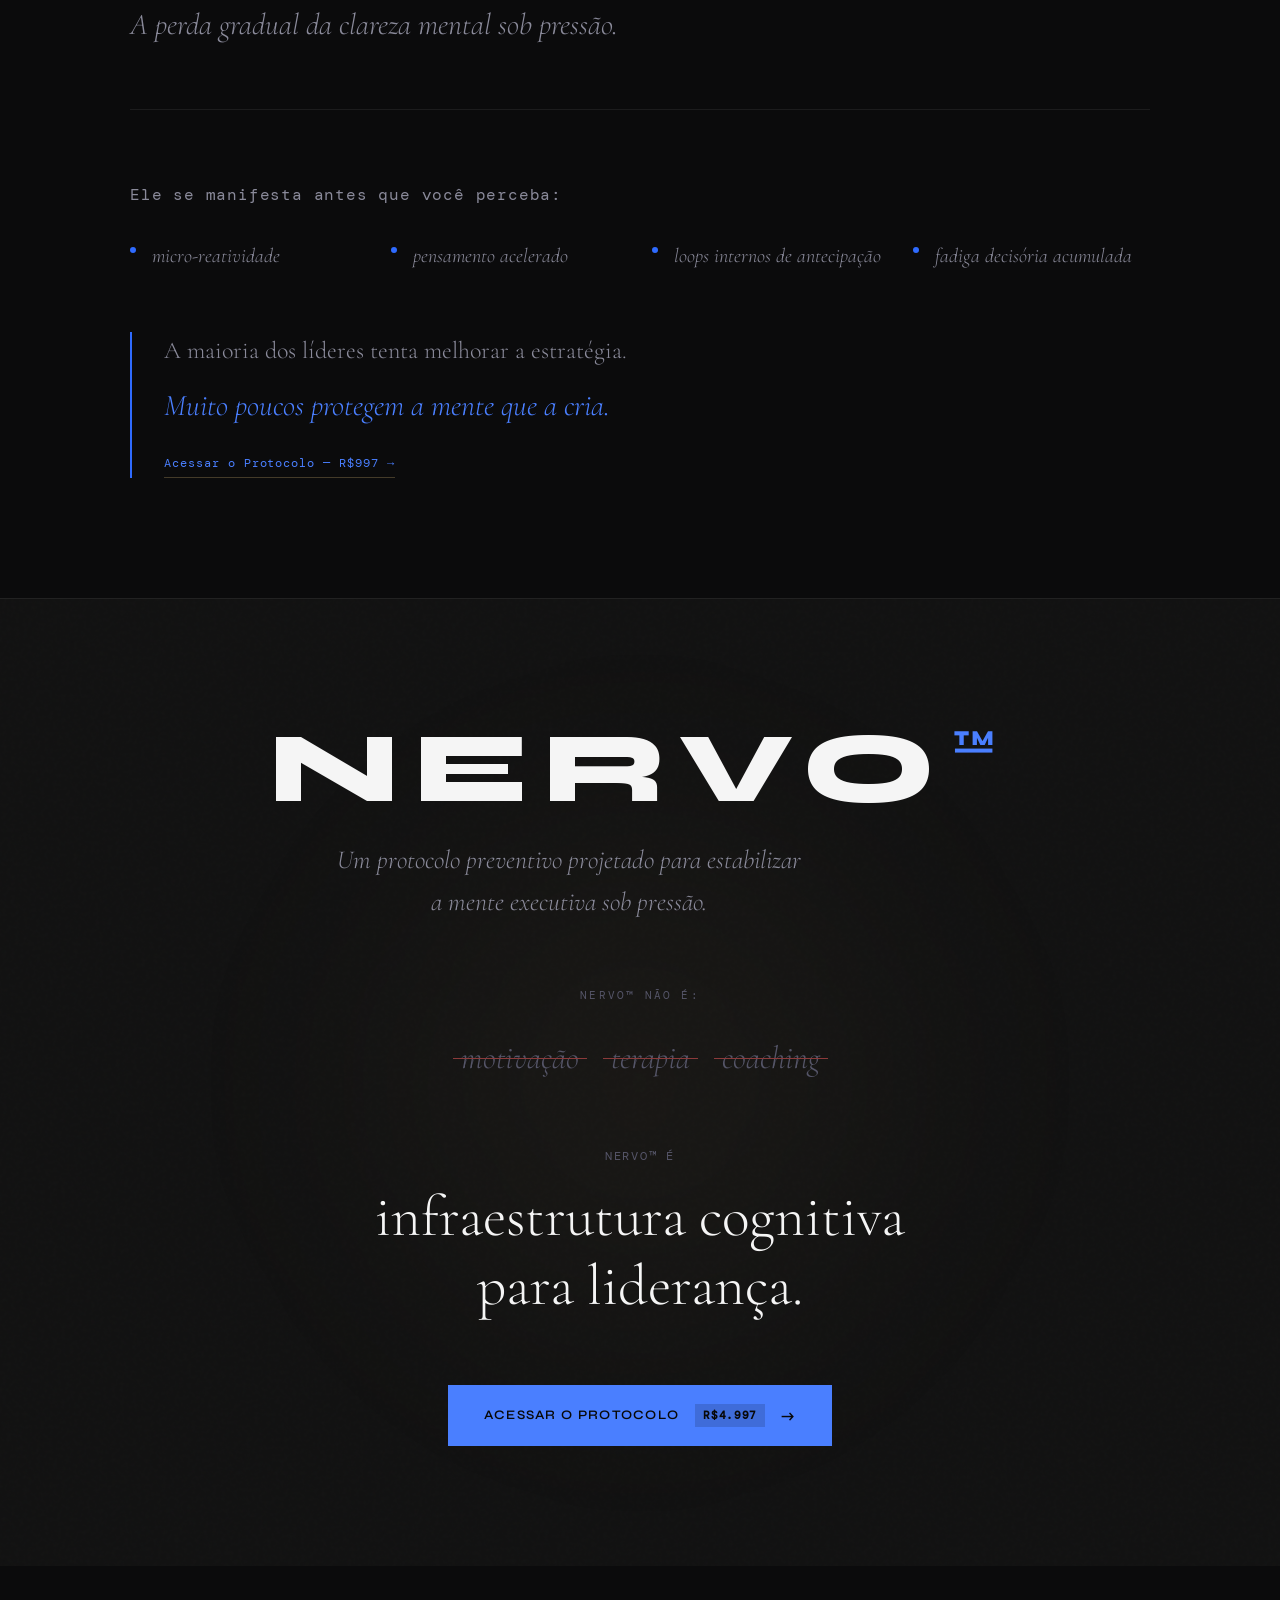
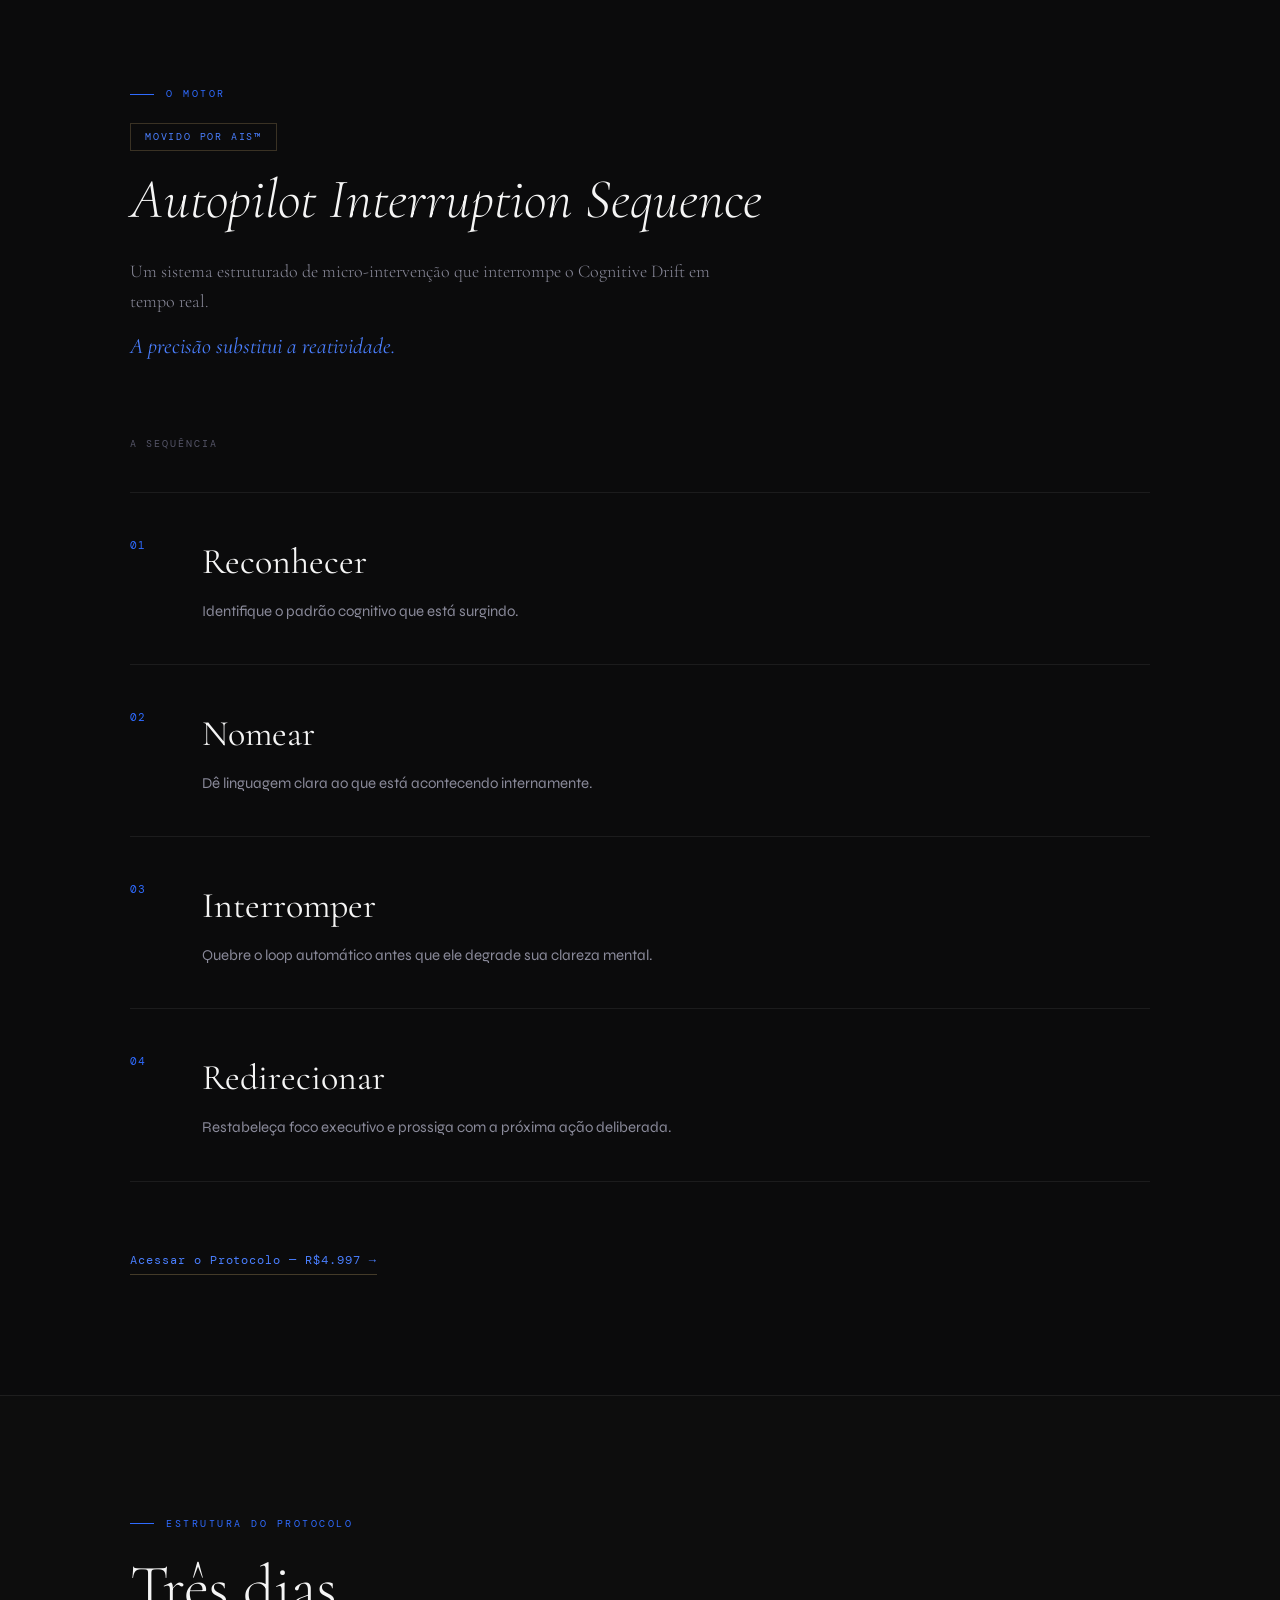
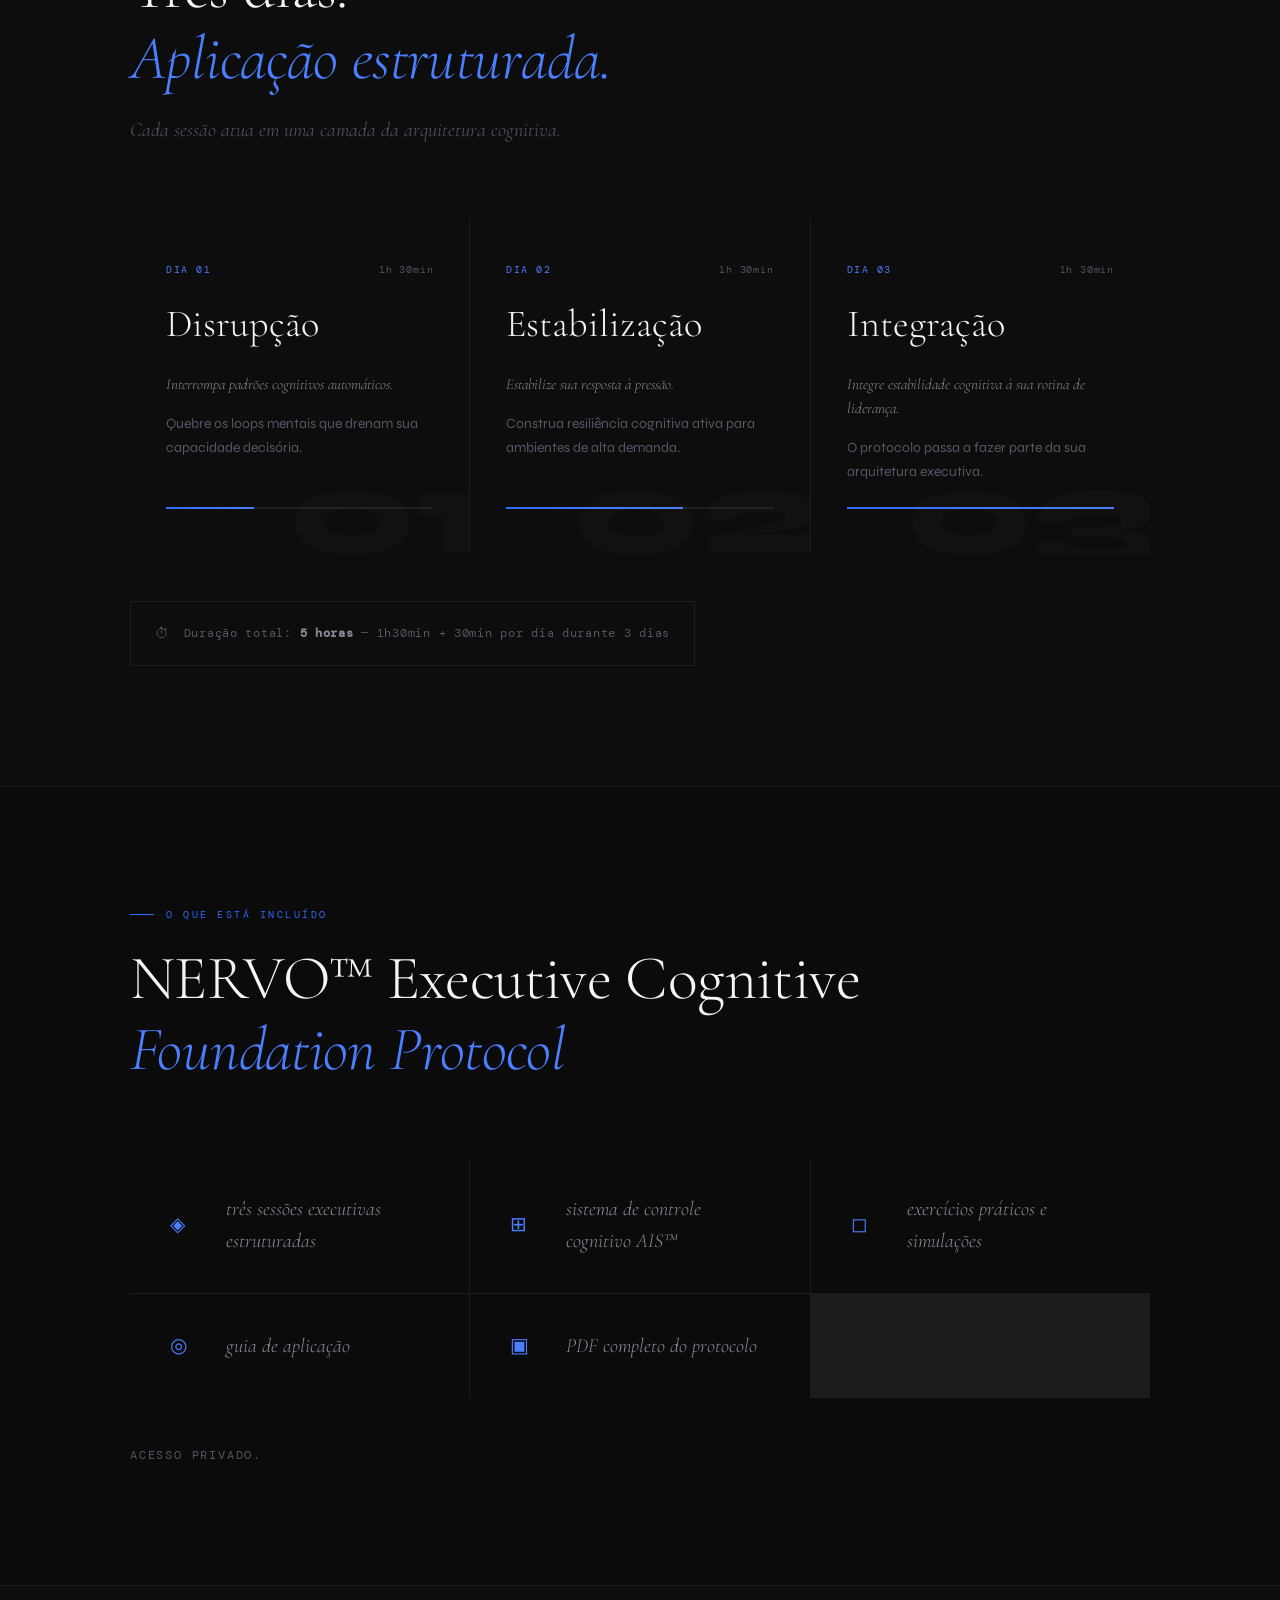
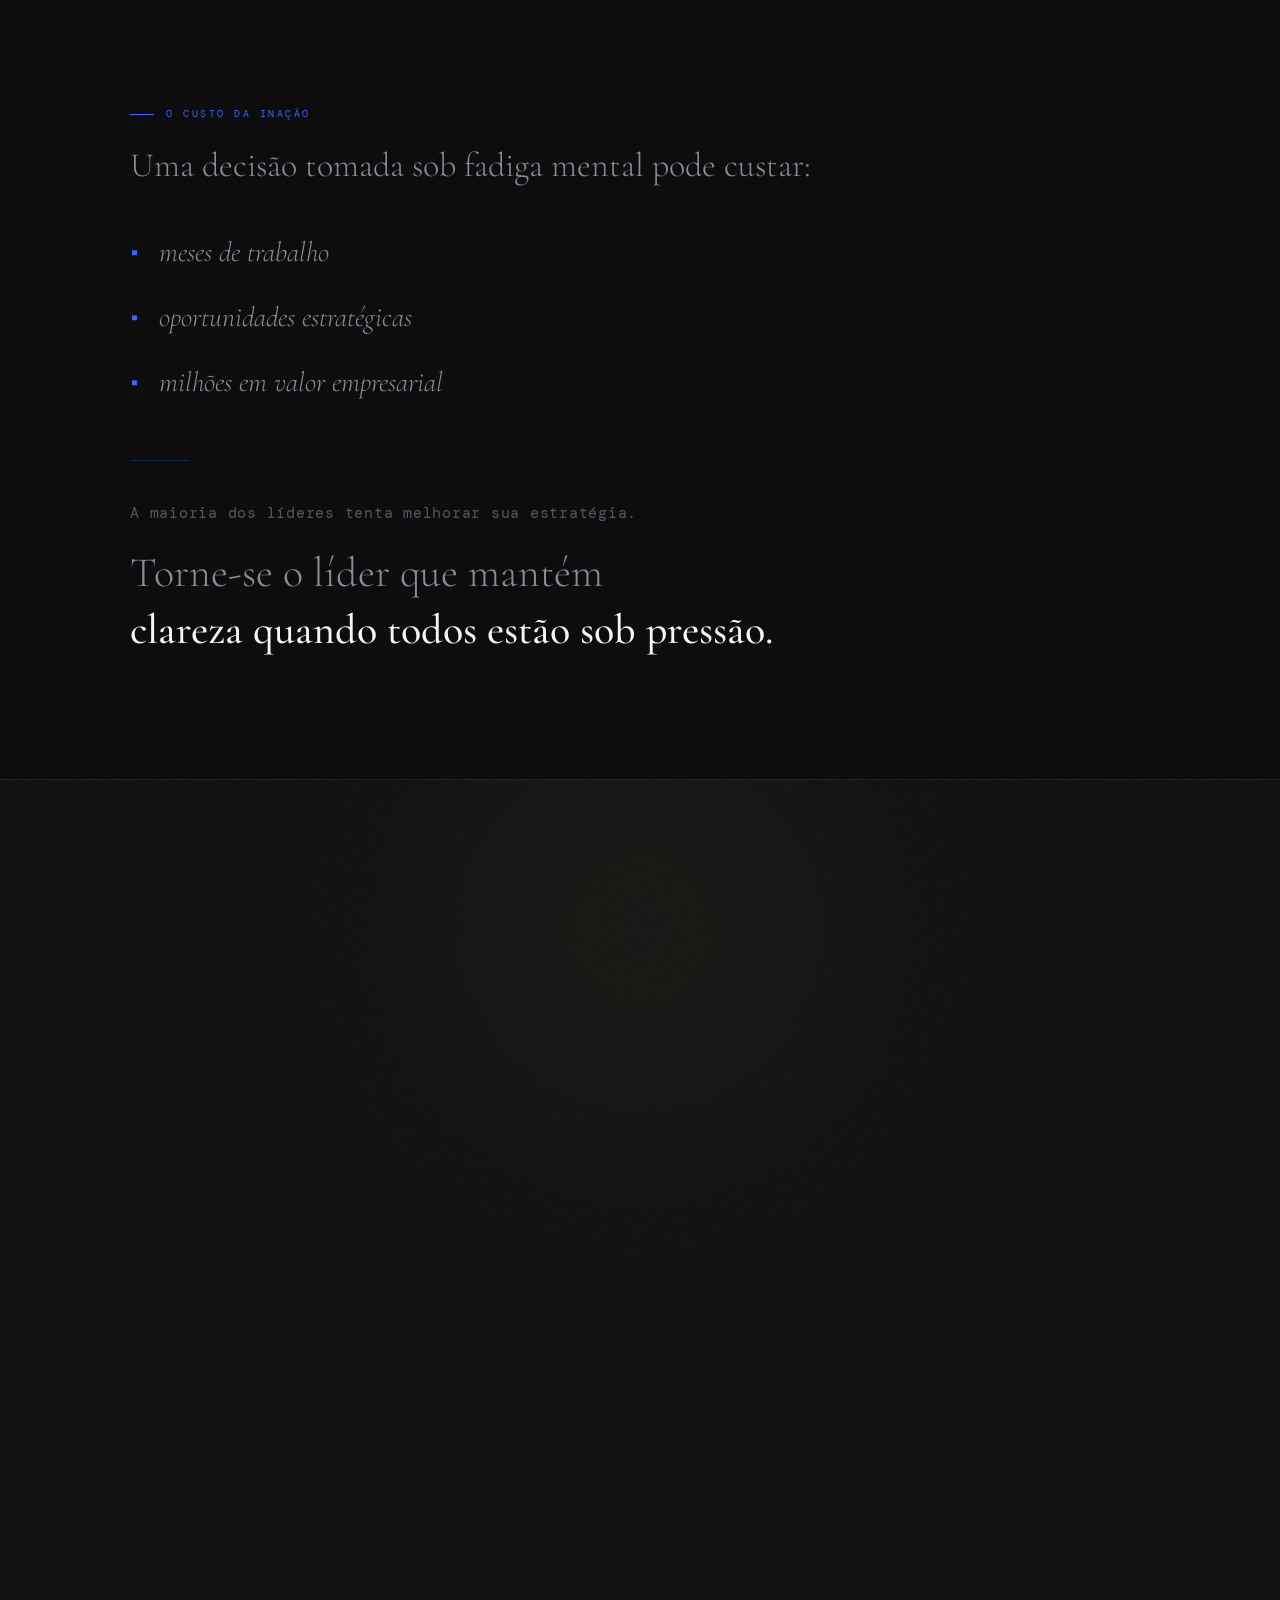
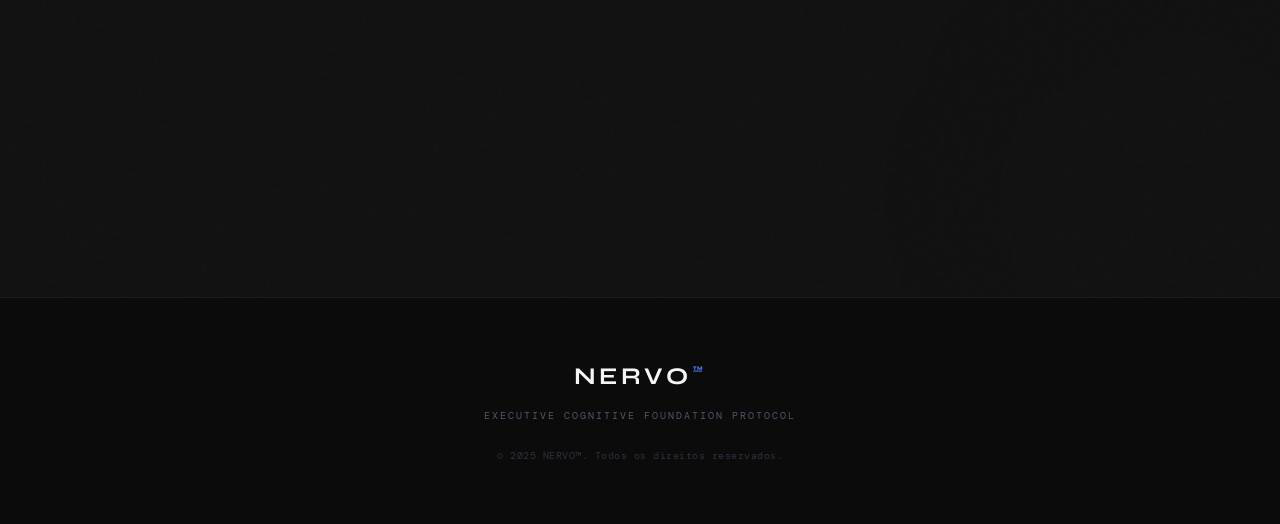
==== commit db41e295: "Add files via upload" ====
--- a/index.html
+++ b/index.html
@@ -23,7 +23,7 @@
   <nav class="nav" id="nav">
     <div class="nav-inner">
       <div class="nav-logo">NERVO<span class="tm">™</span></div>
-      <a href="#checkout" class="nav-cta">Acessar — R$997</a>
+      <a href="#checkout" class="nav-cta">Acessar — R$4.997</a>
     </div>
   </nav>
 
@@ -59,7 +59,7 @@
       </div>
       <a href="#checkout" class="btn-primary reveal">
         <span>Acessar o Protocolo</span>
-        <span class="btn-price">R$997</span>
+        <span class="btn-price">R$4.997</span>
         <span class="btn-arrow">→</span>
       </a>
     </div>
@@ -199,7 +199,7 @@
       <div class="nervo-cta reveal">
         <a href="#checkout" class="btn-primary">
           <span>Acessar o Protocolo</span>
-          <span class="btn-price">R$997</span>
+          <span class="btn-price">R$4.997</span>
           <span class="btn-arrow">→</span>
         </a>
       </div>
@@ -255,7 +255,7 @@
         </div>
       </div>
       <div class="ais-cta reveal">
-        <a href="#checkout" class="btn-secondary">Acessar o Protocolo — R$997 →</a>
+        <a href="#checkout" class="btn-secondary">Acessar o Protocolo — R$4.997 →</a>
       </div>
     </div>
   </section>
@@ -359,7 +359,7 @@
         </div>
         <div class="co-card reveal">
           <div class="co-price-block">
-            <span class="co-price">R$997</span>
+            <span class="co-price">R$4.997</span>
             <span class="co-terms">Pagamento único · Acesso vitalício</span>
           </div>
           <div class="co-features">
@@ -369,7 +369,7 @@
           </div>
           <button class="btn-checkout" id="checkoutBtn">
             <span class="btn-checkout-text">Acessar o Protocolo</span>
-            <span class="btn-checkout-sub">R$997 — Acesso imediato</span>
+            <span class="btn-checkout-sub">R$4.997 — Acesso imediato</span>
           </button>
           <p class="co-guarantee">🔒 Compra 100% segura · Acesso imediato após confirmação</p>
         </div>
@@ -396,7 +396,7 @@
         <div class="modal-logo">NERVO<span class="tm">™</span></div>
         <p class="modal-title">Acessar o Protocolo</p>
         <p class="modal-desc">Você será direcionado para a página de pagamento seguro.</p>
-        <div class="modal-price">R$997</div>
+        <div class="modal-price">R$4.997</div>
         <p class="modal-terms">Pagamento único · Acesso vitalício</p>
         <a href="pagamento.html" class="btn-modal">Continuar para Pagamento →</a>
         <p class="modal-secure">🔒 Ambiente seguro — SSL certificado</p>
